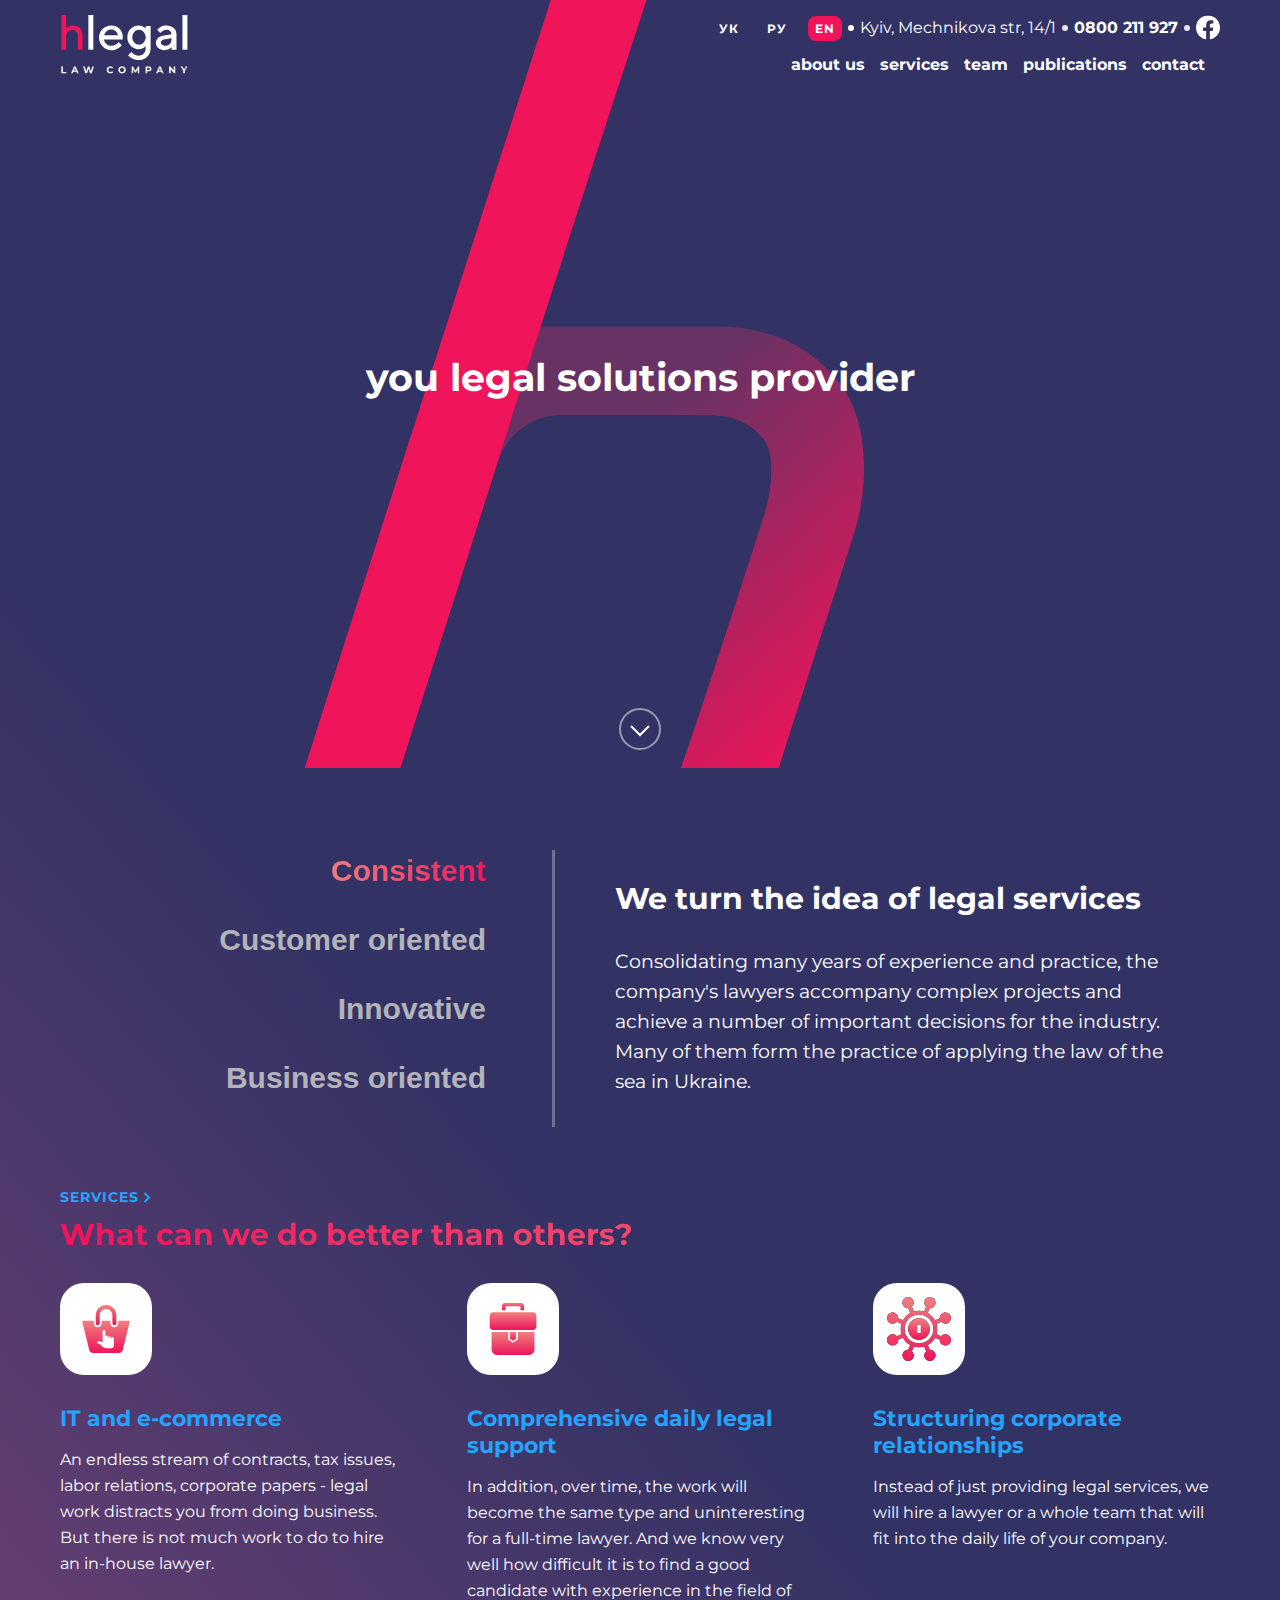
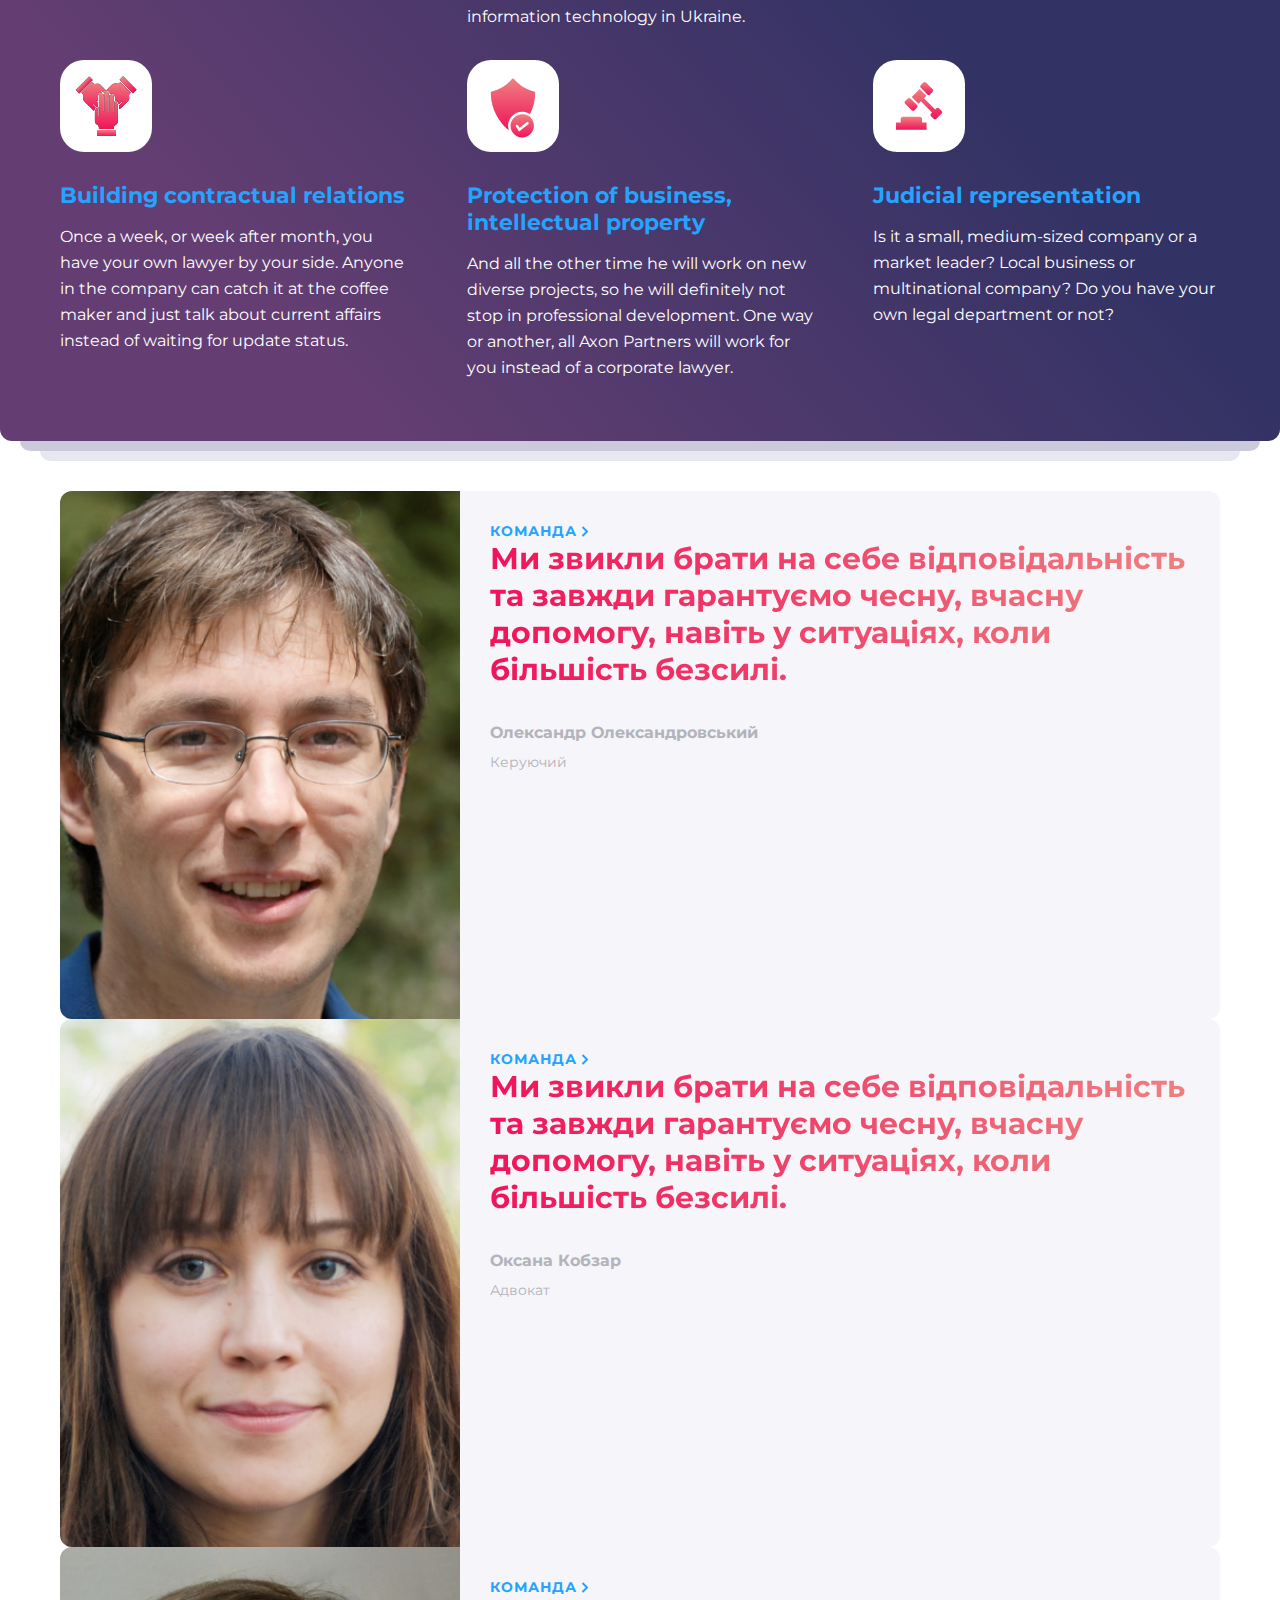
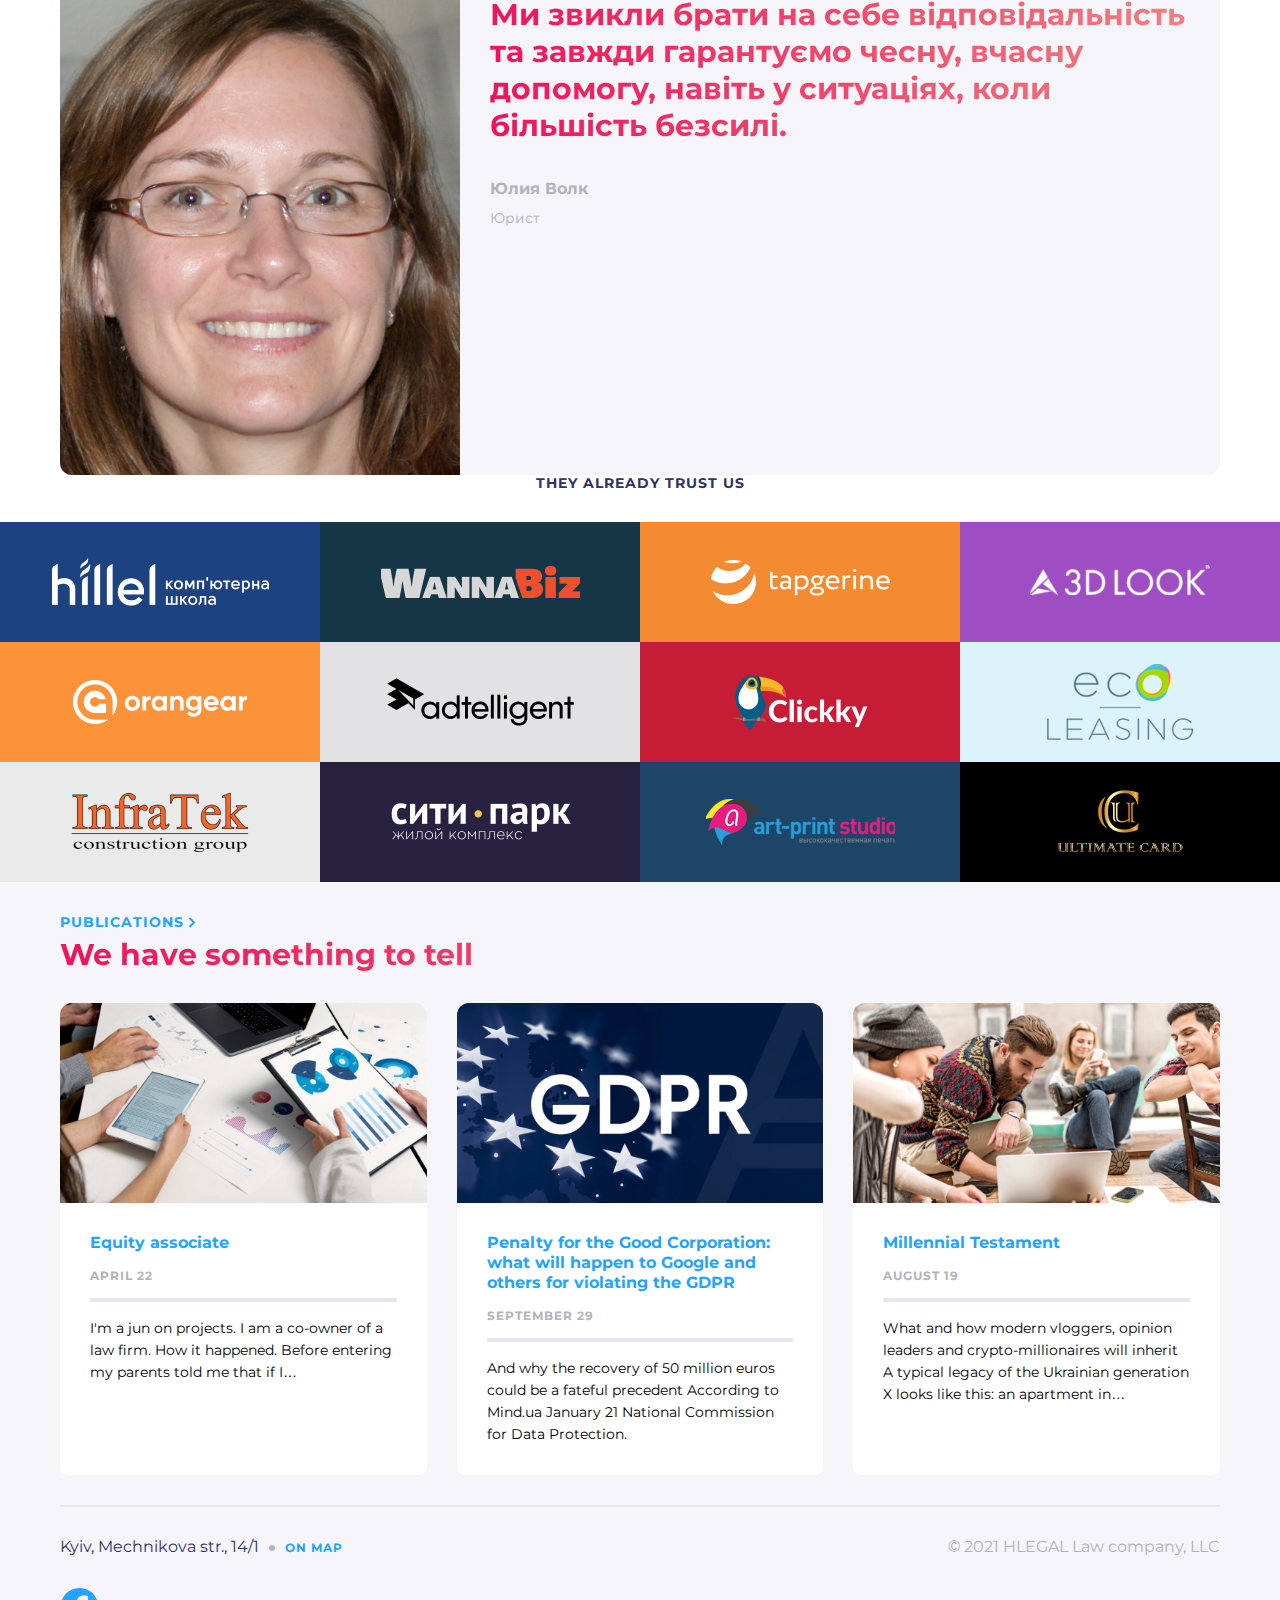
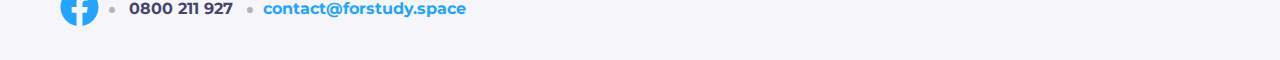
==== app/index.html @ f401dda6 "first commit" ====
<!DOCTYPE html>
<html lang="en">
<head>
    <meta charset="UTF-8">
    <title>Title</title>
    <meta name="viewport" content="width=device-width, initial-scale=1.0">
    <link rel="stylesheet" href="css/slick.css">
    <link rel="stylesheet" href="css/style.css">
</head>
<body class="body">
    <div class="background-top">
        <header class="header container">
            <div class="header-top">
                <ul class="header-top__list">
                    <li class="header-top__list-item">
                        <a class="header-top__list-link" href="#">Ук</a>
                    </li>
                    <li class="header-top__list-item">
                        <a class="header-top__list-link" href="#">Ру</a>
                    </li>
                    <li class="header-top__list-item header-top__list-item--pd-0">
                        <a class="header-top__list-link active" href="#">En</a>
                    </li>
                </ul>
                <div class="header-top__adress">Kyiv, Mechnikova str, 14/1</div>
                <a class="header-top__tel" href="tel:0800211927">0800 211 927</a>
                <a class="header-top__fb">
                    <svg width="24" height="25" viewBox="0 0 24 25" fill="none" xmlns="http://www.w3.org/2000/svg">
                        <g clip-path="url(#clip0_30943_1540)">
                            <path d="M24 12.5733C24 5.90541 18.6274 0.5 12 0.5C5.37258 0.5 0 5.90541 0 12.5733C0 18.5995 4.38823 23.5943 10.125 24.5V16.0633H7.07813V12.5733H10.125V9.91343C10.125 6.88755 11.9165 5.21615 14.6576 5.21615C15.9705 5.21615 17.3438 5.45195 17.3438 5.45195V8.42313H15.8306C14.3399 8.42313 13.875 9.35379 13.875 10.3086V12.5733H17.2031L16.6711 16.0633H13.875V24.5C19.6118 23.5943 24 18.5995 24 12.5733Z" fill="white"/>
                        </g>
                        <defs>
                            <clipPath id="clip0_30943_1540">
                                <rect width="24" height="24" fill="white" transform="translate(0 0.5)"/>
                            </clipPath>
                        </defs>
                    </svg>
                </a>
            </div>
            <div class="header-logo">
                <a class="header-logo__img" href="#">
                    <img class="header-logo__img-pic" src="./img/logo.svg" width="70" height="33" alt="logo">
                </a>
                <p class="header-logo__breadcrumb">breadcrumb</p>
            </div>
            <nav class="header-menu">
                <a class="header-menu__mobile-btm">
                    <svg width="32" height="33" viewBox="0 0 32 33" fill="none" xmlns="http://www.w3.org/2000/svg">
                        <path d="M7 10.5H25" stroke="white" stroke-width="2"/>
                        <path d="M7 16.5H25" stroke="white" stroke-width="2"/>
                        <path d="M7 22.5H25" stroke="white" stroke-width="2"/>
                    </svg>
                </a>
                <ul class="header-menu__list">
                    <li class="header-menu__list-item">
                        <a class="header-menu__list-link" href="./about.html">about us</a>
                    </li>
                    <li class="header-menu__list-item">
                        <a class="header-menu__list-link" href="#">services</a>
                    </li>
                    <li class="header-menu__list-item">
                        <a class="header-menu__list-link" href="#">team</a>
                    </li>
                    <li class="header-menu__list-item">
                        <a class="header-menu__list-link active" href="#">publications</a>
                    </li>
                    <li class="header-menu__list-item">
                        <a class="header-menu__list-link" href="#">contact</a>
                    </li>
                </ul>
            </nav>
        </header>
        <section class="first-screen container">
            <h1 class="first-screen__title">you legal solutions provider</h1>
            <a class="first-screen__scroll" href="#service">
                <svg width="42" height="42" viewBox="0 0 42 42" fill="none" xmlns="http://www.w3.org/2000/svg">
                    <g clip-path="url(#clip0_22728_12366)">
                        <circle opacity="0.5" cx="21" cy="21" r="20" stroke="white" stroke-width="2"/>
                        <path d="M12 18L21 27L30 18" stroke="white" stroke-width="2"/>
                    </g>
                    <defs>
                        <clipPath id="clip0_22728_12366">
                            <rect width="42" height="42" fill="white"/>
                        </clipPath>
                    </defs>
                </svg>
            </a>
        </section>
        <section class="business container">
            <div class="business__wrap">
            <ul class="business__nav">
                <li class="business__nav-item">
                    <button class="business__nav-btm active" type="button">Consistent</button>
                </li>
                <li class="business__nav-item">
                    <button class="business__nav-btm" type="button">Customer oriented</button>
                </li>
                <li class="business__nav-item">
                    <button class="business__nav-btm" type="button">Innovative</button>
                </li>
                <li class="business__nav-item">
                    <button class="business__nav-btm" type="button">Business oriented</button>
                </li>
            </ul>
            <div class="business__content active">
                <h3 class="business__content-title">We turn the idea of legal services</h3>
                <p class="business__content-text">Consolidating many years of experience
                    and practice, the company's lawyers accompany complex projects and achieve a
                    number of important decisions for the industry. Many of them form the practice
                    of applying the law of the sea in Ukraine.</p>
            </div>
            <div class="business__content">
                <h3 class="business__content-title">We turn the idea of legal services</h3>
                <p class="business__content-text">Consolidating many years of experience
                    and practice, the company's lawyers accompany complex projects and achieve a
                    number of important decisions for the industry. Many of them form the practice
                    of applying the law of the sea in Ukraine.</p>
            </div>
            <div class="business__content">
                <h3 class="business__content-title">We turn the idea of legal services</h3>
                <p class="business__content-text">Consolidating many years of experience
                    and practice, the company's lawyers accompany complex projects and achieve a
                    number of important decisions for the industry. Many of them form the practice
                    of applying the law of the sea in Ukraine.</p>
            </div>
            <div class="business__content">
                <h3 class="business__content-title">We turn the idea of legal services</h3>
                <p class="business__content-text">Consolidating many years of experience
                    and practice, the company's lawyers accompany complex projects and achieve a
                    number of important decisions for the industry. Many of them form the practice
                    of applying the law of the sea in Ukraine.</p>
            </div>
            </div>
            <a class="btm" href="#">
                <span class="btm-text">Services</span>
                <svg class="btm-img" width="12" height="13" viewBox="0 0 12 13" fill="none" xmlns="http://www.w3.org/2000/svg">
                    <path d="M3.5 2L8 6.5L3.5 11" stroke="#24A3FF" stroke-width="2"/>
                </svg>
            </a>
        </section>
        <section class="services container" id="service">
            <h2 class="services-title">What can we do better than others?</h2>
            <div class="services-wrap">
                <div class="services__card-wrap">
                    <div class="services__card">
                        <div class="services__card-img">
                            <svg width="64" height="64" viewBox="0 0 64 64" fill="none" xmlns="http://www.w3.org/2000/svg">
                                <path d="M23.7339 28.125C24.8379 28.125 25.7339 27.229 25.7339 26.125V18.325C25.7339 14.838 28.5709 12 32.0579 12C35.5449 12 38.3829 14.838 38.3829 18.325V26.125C38.3829 27.229 39.2779 28.125 40.3829 28.125C41.4869 28.125 42.3829 27.229 42.3829 26.125V18.325C42.3839 12.632 37.7519 8 32.0579 8C26.3659 8 21.7339 12.632 21.7339 18.325V26.125C21.7339 27.229 22.6299 28.125 23.7339 28.125Z" fill="url(#paint0_linear_22728_12284)"/>
                                <path d="M55 23.6328H44.384V26.1268C44.384 28.3328 42.59 30.1268 40.384 30.1268C38.178 30.1268 36.384 28.3328 36.384 26.1268V23.6328H27.735V26.1268C27.735 28.3328 25.941 30.1268 23.735 30.1268C21.529 30.1268 19.735 28.3328 19.735 26.1268V23.6328H8.99997C8.44797 23.6328 8.10697 24.0678 8.23797 24.6038L15.236 53.1008C15.658 54.7028 17.344 56.0018 19 56.0018H45C46.658 56.0018 48.342 54.7028 48.766 53.1008L55.762 24.6038C55.893 24.0668 55.553 23.6328 55 23.6328Z" fill="url(#paint1_linear_22728_12284)"/>
                                <path d="M28.6001 34.4C28.6001 33.6265 29.2266 33 30.0001 33C30.7736 33 31.4001 33.6265 31.4001 34.4V41.35L31.4001 40C31.4001 39.2265 32.0266 38.6 32.8001 38.6C33.5736 38.6 34.2001 39.2265 34.2001 40V41.6764C34.2127 40.9141 34.8346 39.3 35.6 39.3C36.3731 39.3 36.9999 39.9268 37 40.7C37 40.7 37.0411 41.7411 37.1332 41.8033C37.3572 41.3285 37.8402 40 38.4 40C39.1732 40 39.8 40.6268 39.8 41.4V48.4C39.8 49.9463 38.5463 51.2 37 51.2H32.3198C30.8344 51.2 29.4099 50.6099 28.3599 49.5599L26.15 47.35L23 45.9402C23.0051 44.6033 24.0526 44.2 25.1 44.2C26.0023 44.2 26.8136 44.3407 28.6 45.25L28.6001 34.4Z" fill="white"/>
                                <defs>
                                    <linearGradient id="paint0_linear_22728_12284" x1="32.0584" y1="8" x2="32.0584" y2="28.125" gradientUnits="userSpaceOnUse">
                                        <stop stop-color="#EF8080"/>
                                        <stop offset="1" stop-color="#F0145A"/>
                                    </linearGradient>
                                    <linearGradient id="paint1_linear_22728_12284" x1="32" y1="23.6328" x2="32" y2="56.0018" gradientUnits="userSpaceOnUse">
                                        <stop stop-color="#EF8080"/>
                                        <stop offset="1" stop-color="#F0145A"/>
                                    </linearGradient>
                                </defs>
                            </svg>
                        </div>
                        <h3 class="services__card-title">IT and e-commerce</h3>
                        <p class="services__card-text">An endless stream of contracts, tax issues, labor relations,
                                corporate papers - legal work distracts you from doing business. But there is not
                                much work to do to hire an in-house lawyer.</p>
                    </div>
                </div>
                <div class="services__card-wrap">
                    <div class="services__card">
                        <div class="services__card-img">
                            <svg width="64" height="64" viewBox="0 0 64 64" fill="none" xmlns="http://www.w3.org/2000/svg">
                                <path fill-rule="evenodd" clip-rule="evenodd" d="M53.4512 35.0781V52.3733C53.4512 55.4666 51.0269 58.0017 48.0631 58.0017H15.9701C13.0063 58.0017 10.582 55.4666 10.582 52.3733V35.0781H27.2481V42.5889L32.0166 45.7224L36.7851 42.5889V35.0781H53.4512Z" fill="url(#paint0_linear_22728_12290)"/>
                                <path fill-rule="evenodd" clip-rule="evenodd" d="M28.9185 35.0781V41.6866L32.0166 43.7222L35.1146 41.6866V35.0781H28.9185Z" fill="url(#paint1_linear_22728_12290)"/>
                                <path fill-rule="evenodd" clip-rule="evenodd" d="M12.0732 15.1445H51.9597C53.8421 15.1445 55.3805 16.8526 55.3805 18.94V29.1931C55.3805 31.2805 53.8421 32.9886 51.9597 32.9886H36.3137H27.7192H12.0732C10.1908 32.9886 8.65234 31.2805 8.65234 29.1931V18.94C8.65234 16.8526 10.1908 15.1445 12.0732 15.1445Z" fill="url(#paint2_linear_22728_12290)"/>
                                <path fill-rule="evenodd" clip-rule="evenodd" d="M23.7117 5.95312H40.3213C41.8644 5.95312 43.1272 7.21592 43.1272 8.75908V13.1365H39.5697V10.5496C39.5697 9.85225 38.9996 9.27975 38.3022 9.27975H25.7308C25.0334 9.27975 24.4633 9.85225 24.4633 10.5496V13.1365H20.9058V8.75908C20.9058 7.21592 22.1686 5.95312 23.7117 5.95312Z" fill="url(#paint3_linear_22728_12290)"/>
                                <defs>
                                    <linearGradient id="paint0_linear_22728_12290" x1="32.0166" y1="35.0781" x2="32.0166" y2="58.0017" gradientUnits="userSpaceOnUse">
                                        <stop stop-color="#EF8080"/>
                                        <stop offset="1" stop-color="#F0145A"/>
                                    </linearGradient>
                                    <linearGradient id="paint1_linear_22728_12290" x1="32.0166" y1="35.0781" x2="32.0166" y2="43.7222" gradientUnits="userSpaceOnUse">
                                        <stop stop-color="#EF8080"/>
                                        <stop offset="1" stop-color="#F0145A"/>
                                    </linearGradient>
                                    <linearGradient id="paint2_linear_22728_12290" x1="32.0164" y1="15.1445" x2="32.0164" y2="32.9886" gradientUnits="userSpaceOnUse">
                                        <stop stop-color="#EF8080"/>
                                        <stop offset="1" stop-color="#F0145A"/>
                                    </linearGradient>
                                    <linearGradient id="paint3_linear_22728_12290" x1="32.0165" y1="5.95312" x2="32.0165" y2="13.1365" gradientUnits="userSpaceOnUse">
                                        <stop stop-color="#EF8080"/>
                                        <stop offset="1" stop-color="#F0145A"/>
                                    </linearGradient>
                                </defs>
                            </svg>
                        </div>
                        <h3 class="services__card-title">Comprehensive daily legal support</h3>
                        <p class="services__card-text">In addition, over time, the work will become the same type and
                            uninteresting for a full-time lawyer. And we know very well how difficult it is to find
                            a good candidate with experience in the field of information technology in Ukraine.</p>
                    </div>
                </div>
                <div class="services__card-wrap">
                    <div class="services__card">
                        <div class="services__card-img">
                            <svg width="64" height="64" viewBox="0 0 64 64" fill="none" xmlns="http://www.w3.org/2000/svg">
                                <g clip-path="url(#clip0_22728_12297)">
                                    <path d="M60.5262 37.7273C59.8387 37.4426 59.115 37.2982 58.3751 37.2982C56.7434 37.2982 55.2361 37.9946 54.1895 39.1615L52.9695 38.6562L49.4894 37.2147C49.9833 35.5616 50.2498 33.8113 50.2498 31.9998C50.2498 30.1883 49.9831 28.4381 49.4894 26.7849L52.9695 25.3435L54.1895 24.8381C55.2361 26.0051 56.7434 26.7014 58.3751 26.7014C59.115 26.7014 59.8387 26.5571 60.5262 26.2722C63.3916 25.0852 64.7574 21.7883 63.5704 18.9227C62.6964 16.8128 60.6559 15.4493 58.3721 15.4493C57.6322 15.4493 56.9085 15.5937 56.221 15.8786C53.9627 16.814 52.6372 19.0598 52.7572 21.3722L51.5301 21.8805L48.0511 23.3215C46.361 20.208 43.7915 17.6383 40.678 15.9483L42.119 12.4694L42.6268 11.2436C42.7251 11.2487 42.8238 11.2517 42.9228 11.2517C45.2066 11.2517 47.247 9.88836 48.1211 7.77836C49.308 4.91287 47.9424 1.61587 45.0769 0.428874C44.3893 0.144375 43.6656 0 42.9258 0C40.6419 0 38.6015 1.36337 37.7274 3.47337C36.792 5.73161 37.4428 8.25698 39.1628 9.80723L38.6563 11.0301L37.2148 14.5102C35.5617 14.0165 33.8114 13.7498 31.9999 13.7498C30.1884 13.7498 28.4382 14.0165 26.785 14.5102L25.3435 11.0301L24.8371 9.80723C26.557 8.25698 27.2078 5.73161 26.2724 3.47324C25.3983 1.36337 23.3577 0 21.0739 0C20.3341 0 19.6103 0.144375 18.9228 0.429249C16.0574 1.61625 14.6917 4.91312 15.8787 7.77874C16.7527 9.88861 18.7932 11.2521 21.0769 11.2521C21.1759 11.2521 21.2746 11.2491 21.3729 11.244L21.8807 12.4697L23.3217 15.9487C20.2082 17.6388 17.6386 20.2083 15.9486 23.3218L12.4696 21.8808L11.2425 21.3726C11.3625 19.0602 10.037 16.8143 7.77871 15.8788C7.09121 15.5941 6.36746 15.4497 5.62759 15.4497C3.34372 15.4497 1.30335 16.8131 0.429222 18.9231C-0.757651 21.7886 0.607971 25.0856 3.47347 26.2726C4.16096 26.5573 4.88471 26.7017 5.62459 26.7017C7.25633 26.7017 8.76358 26.0053 9.8102 24.8383L11.0302 25.3437L14.5103 26.7852C14.0164 28.4383 13.7499 30.1886 13.7499 32.0001C13.7499 33.8116 14.0166 35.5618 14.5103 37.2149L11.0301 38.6562L9.81008 39.1615C8.76346 37.9946 7.25621 37.2982 5.62446 37.2982C4.88459 37.2982 4.16084 37.4426 3.47334 37.7274C0.607971 38.9144 -0.757776 42.2113 0.429222 45.0769C1.30322 47.1868 3.34372 48.5503 5.62746 48.5503C6.36734 48.5503 7.09108 48.4059 7.77858 48.121C10.0368 47.1857 11.3623 44.9398 11.2423 42.6274L12.4694 42.1192L15.9484 40.6782C17.6386 43.7917 20.2081 46.3613 23.3216 48.0513L21.8806 51.5303L21.3728 52.756C21.2744 52.7509 21.1758 52.7479 21.0768 52.7479C18.7929 52.7479 16.7526 54.1113 15.8784 56.2213C14.6916 59.0868 16.0572 62.3838 18.9227 63.5708C19.6102 63.8555 20.3339 63.9999 21.0738 63.9999C23.3577 63.9999 25.3981 62.6365 26.2722 60.5265C27.2075 58.2683 26.5568 55.7429 24.8368 54.1926L25.3433 52.9698L26.7848 49.4897C28.4379 49.9834 30.1882 50.25 31.9997 50.25C33.8112 50.25 35.5614 49.9834 37.2145 49.4897L38.656 52.9698L39.1625 54.1926C37.4425 55.7429 36.7918 58.2683 37.7272 60.5266C38.6012 62.6365 40.6416 64 42.9254 64C43.6653 64 44.389 63.8556 45.0765 63.5708C47.9419 62.3838 49.3076 59.0869 48.1206 56.2213C47.2466 54.1114 45.2061 52.7479 42.9224 52.7479C42.8234 52.7479 42.7248 52.7509 42.6264 52.756L42.1186 51.5303L40.6776 48.0513C43.7911 46.3612 46.3608 43.7917 48.0508 40.6782L51.5298 42.1192L52.7569 42.6274C52.6369 44.9398 53.9624 47.1857 56.2206 48.1212C56.9081 48.4059 57.6319 48.5503 58.3717 48.5503C60.6556 48.5503 62.696 47.1869 63.5701 45.0769C64.7574 42.2113 63.3919 38.9143 60.5262 37.7273ZM31.9999 46.4998C24.0047 46.4998 17.4999 39.995 17.4999 31.9998C17.4999 24.0046 24.0047 17.4998 31.9999 17.4998C39.9952 17.4998 46.4999 24.0046 46.4999 31.9998C46.4999 39.995 39.995 46.4998 31.9999 46.4998Z" fill="black"/>
                                    <path d="M60.5262 37.7273C59.8387 37.4426 59.115 37.2982 58.3751 37.2982C56.7434 37.2982 55.2361 37.9946 54.1895 39.1615L52.9695 38.6562L49.4894 37.2147C49.9833 35.5616 50.2498 33.8113 50.2498 31.9998C50.2498 30.1883 49.9831 28.4381 49.4894 26.7849L52.9695 25.3435L54.1895 24.8381C55.2361 26.0051 56.7434 26.7014 58.3751 26.7014C59.115 26.7014 59.8387 26.5571 60.5262 26.2722C63.3916 25.0852 64.7574 21.7883 63.5704 18.9227C62.6964 16.8128 60.6559 15.4493 58.3721 15.4493C57.6322 15.4493 56.9085 15.5937 56.221 15.8786C53.9627 16.814 52.6372 19.0598 52.7572 21.3722L51.5301 21.8805L48.0511 23.3215C46.361 20.208 43.7915 17.6383 40.678 15.9483L42.119 12.4694L42.6268 11.2436C42.7251 11.2487 42.8238 11.2517 42.9228 11.2517C45.2066 11.2517 47.247 9.88836 48.1211 7.77836C49.308 4.91287 47.9424 1.61587 45.0769 0.428874C44.3893 0.144375 43.6656 0 42.9258 0C40.6419 0 38.6015 1.36337 37.7274 3.47337C36.792 5.73161 37.4428 8.25698 39.1628 9.80723L38.6563 11.0301L37.2148 14.5102C35.5617 14.0165 33.8114 13.7498 31.9999 13.7498C30.1884 13.7498 28.4382 14.0165 26.785 14.5102L25.3435 11.0301L24.8371 9.80723C26.557 8.25698 27.2078 5.73161 26.2724 3.47324C25.3983 1.36337 23.3577 0 21.0739 0C20.3341 0 19.6103 0.144375 18.9228 0.429249C16.0574 1.61625 14.6917 4.91312 15.8787 7.77874C16.7527 9.88861 18.7932 11.2521 21.0769 11.2521C21.1759 11.2521 21.2746 11.2491 21.3729 11.244L21.8807 12.4697L23.3217 15.9487C20.2082 17.6388 17.6386 20.2083 15.9486 23.3218L12.4696 21.8808L11.2425 21.3726C11.3625 19.0602 10.037 16.8143 7.77871 15.8788C7.09121 15.5941 6.36746 15.4497 5.62759 15.4497C3.34372 15.4497 1.30335 16.8131 0.429222 18.9231C-0.757651 21.7886 0.607971 25.0856 3.47347 26.2726C4.16096 26.5573 4.88471 26.7017 5.62459 26.7017C7.25633 26.7017 8.76358 26.0053 9.8102 24.8383L11.0302 25.3437L14.5103 26.7852C14.0164 28.4383 13.7499 30.1886 13.7499 32.0001C13.7499 33.8116 14.0166 35.5618 14.5103 37.2149L11.0301 38.6562L9.81008 39.1615C8.76346 37.9946 7.25621 37.2982 5.62446 37.2982C4.88459 37.2982 4.16084 37.4426 3.47334 37.7274C0.607971 38.9144 -0.757776 42.2113 0.429222 45.0769C1.30322 47.1868 3.34372 48.5503 5.62746 48.5503C6.36734 48.5503 7.09108 48.4059 7.77858 48.121C10.0368 47.1857 11.3623 44.9398 11.2423 42.6274L12.4694 42.1192L15.9484 40.6782C17.6386 43.7917 20.2081 46.3613 23.3216 48.0513L21.8806 51.5303L21.3728 52.756C21.2744 52.7509 21.1758 52.7479 21.0768 52.7479C18.7929 52.7479 16.7526 54.1113 15.8784 56.2213C14.6916 59.0868 16.0572 62.3838 18.9227 63.5708C19.6102 63.8555 20.3339 63.9999 21.0738 63.9999C23.3577 63.9999 25.3981 62.6365 26.2722 60.5265C27.2075 58.2683 26.5568 55.7429 24.8368 54.1926L25.3433 52.9698L26.7848 49.4897C28.4379 49.9834 30.1882 50.25 31.9997 50.25C33.8112 50.25 35.5614 49.9834 37.2145 49.4897L38.656 52.9698L39.1625 54.1926C37.4425 55.7429 36.7918 58.2683 37.7272 60.5266C38.6012 62.6365 40.6416 64 42.9254 64C43.6653 64 44.389 63.8556 45.0765 63.5708C47.9419 62.3838 49.3076 59.0869 48.1206 56.2213C47.2466 54.1114 45.2061 52.7479 42.9224 52.7479C42.8234 52.7479 42.7248 52.7509 42.6264 52.756L42.1186 51.5303L40.6776 48.0513C43.7911 46.3612 46.3608 43.7917 48.0508 40.6782L51.5298 42.1192L52.7569 42.6274C52.6369 44.9398 53.9624 47.1857 56.2206 48.1212C56.9081 48.4059 57.6319 48.5503 58.3717 48.5503C60.6556 48.5503 62.696 47.1869 63.5701 45.0769C64.7574 42.2113 63.3919 38.9143 60.5262 37.7273ZM31.9999 46.4998C24.0047 46.4998 17.4999 39.995 17.4999 31.9998C17.4999 24.0046 24.0047 17.4998 31.9999 17.4998C39.9952 17.4998 46.4999 24.0046 46.4999 31.9998C46.4999 39.995 39.995 46.4998 31.9999 46.4998Z" fill="url(#paint0_linear_22728_12297)"/>
                                    <path d="M32 21.25C26.0725 21.25 21.25 26.0725 21.25 32C21.25 37.9275 26.0725 42.75 32 42.75C37.9275 42.75 42.75 37.9275 42.75 32C42.75 26.0725 37.9275 21.25 32 21.25ZM33.875 36.125H30.125V27.875H33.875V36.125Z" fill="black"/>
                                    <path d="M32 21.25C26.0725 21.25 21.25 26.0725 21.25 32C21.25 37.9275 26.0725 42.75 32 42.75C37.9275 42.75 42.75 37.9275 42.75 32C42.75 26.0725 37.9275 21.25 32 21.25ZM33.875 36.125H30.125V27.875H33.875V36.125Z" fill="url(#paint1_linear_22728_12297)"/>
                                </g>
                                <defs>
                                    <linearGradient id="paint0_linear_22728_12297" x1="31.9998" y1="0" x2="31.9998" y2="64" gradientUnits="userSpaceOnUse">
                                        <stop stop-color="#EF8080"/>
                                        <stop offset="1" stop-color="#F0145A"/>
                                    </linearGradient>
                                    <linearGradient id="paint1_linear_22728_12297" x1="32" y1="21.25" x2="32" y2="42.75" gradientUnits="userSpaceOnUse">
                                        <stop stop-color="#EF8080"/>
                                        <stop offset="1" stop-color="#F0145A"/>
                                    </linearGradient>
                                    <clipPath id="clip0_22728_12297">
                                        <rect width="64" height="64" fill="white"/>
                                    </clipPath>
                                </defs>
                            </svg>
                        </div>
                        <h3 class="services__card-title">Structuring corporate relationships</h3>
                        <p class="services__card-text">Instead of just providing legal services, we will hire a
                            lawyer or a whole team that will fit into the daily life of your company.</p>
                    </div>
                </div>
                <div class="services__card-wrap">
                    <div class="services__card">
                        <div class="services__card-img">
                            <svg width="64" height="64" viewBox="0 0 64 64" fill="none" xmlns="http://www.w3.org/2000/svg">
                                <path d="M42.0059 56H23.0059V62H42.0059V56Z" fill="black"/>
                                <path d="M42.0059 56H23.0059V62H42.0059V56Z" fill="url(#paint0_linear_22728_12303)"/>
                                <path d="M15.1728 2.45168L1.73779 15.8867L5.27333 19.4223L18.7084 5.98722L15.1728 2.45168Z" fill="black"/>
                                <path d="M15.1728 2.45168L1.73779 15.8867L5.27333 19.4223L18.7084 5.98722L15.1728 2.45168Z" fill="url(#paint1_linear_22728_12303)"/>
                                <path d="M49.1127 2.31995L45.5771 5.85547L59.0122 19.2905L62.5477 15.755L49.1127 2.31995Z" fill="black"/>
                                <path d="M49.1127 2.31995L45.5771 5.85547L59.0122 19.2905L62.5477 15.755L49.1127 2.31995Z" fill="url(#paint2_linear_22728_12303)"/>
                                <path d="M44.5564 9.70843L41.8651 9.59436C41.089 9.48482 40.2981 9.55713 39.5548 9.80558C38.8115 10.054 38.1361 10.4718 37.5819 11.026L32.0775 16.5305L26.3239 10.7769C25.8244 10.2888 25.2011 9.94628 24.5214 9.78612C23.8416 9.62596 23.131 9.65426 22.4661 9.86798C21.8388 10.0587 21.1715 10.0755 20.5355 9.9164C19.8995 9.75732 19.3186 9.42842 18.8551 8.96483L18.0012 8.11095L7.39453 18.7175L9.12253 20.4455L9.00845 23.1368C8.89891 23.9128 8.97122 24.7037 9.21966 25.447C9.46811 26.1903 9.8859 26.8657 10.4401 27.4199L20.0525 37.0324C20.181 35.7705 20.7856 34.6051 21.7432 33.7734L18.7482 30.7785L19.4553 30.0714L22.5836 33.1996C23.027 32.9472 23.5068 32.7649 24.0059 32.6591V28.9651L22.2838 27.243L22.9908 26.5358L24.0059 27.5509V22.201C23.9948 21.3168 24.3086 20.4592 24.8879 19.791C25.4672 19.1228 26.2716 18.6904 27.1485 18.576C27.4792 18.544 27.8128 18.559 28.1393 18.6208L26.9098 17.3914L27.6169 16.6843L29.4131 18.4804C29.7312 17.864 30.2233 17.3547 30.8283 17.0154C31.4333 16.6762 32.1246 16.5221 32.8165 16.5721C33.6513 16.6697 34.4258 17.0562 35.0057 17.6647C35.5855 18.2733 35.9342 19.0655 35.9913 19.9041C36.5596 19.634 37.1894 19.5194 37.8165 19.5721C38.7075 19.6788 39.5273 20.1126 40.1166 20.7895C40.7059 21.4663 41.0229 22.3379 41.0059 23.2352V26.6591C41.916 26.8491 42.7551 27.289 43.4292 27.9293C44.1032 28.5696 44.5855 29.3851 44.822 30.2842L47.6105 27.4957L48.3176 28.2029L45.0023 31.5181C45.0024 31.5319 45.0059 31.5447 45.0059 31.5585V34.8785C45.9043 34.7845 46.7437 34.3864 47.3848 33.7501L54.225 26.9099C54.7131 26.4104 55.0556 25.7871 55.2158 25.1073C55.3759 24.4276 55.3476 23.7169 55.1339 23.0521C54.9431 22.4248 54.9264 21.7575 55.0855 21.1215C55.2445 20.4854 55.5735 19.9046 56.0371 19.441L56.8909 18.5871L46.2844 7.98047L44.5564 9.70843Z" fill="black"/>
                                <path d="M44.5564 9.70843L41.8651 9.59436C41.089 9.48482 40.2981 9.55713 39.5548 9.80558C38.8115 10.054 38.1361 10.4718 37.5819 11.026L32.0775 16.5305L26.3239 10.7769C25.8244 10.2888 25.2011 9.94628 24.5214 9.78612C23.8416 9.62596 23.131 9.65426 22.4661 9.86798C21.8388 10.0587 21.1715 10.0755 20.5355 9.9164C19.8995 9.75732 19.3186 9.42842 18.8551 8.96483L18.0012 8.11095L7.39453 18.7175L9.12253 20.4455L9.00845 23.1368C8.89891 23.9128 8.97122 24.7037 9.21966 25.447C9.46811 26.1903 9.8859 26.8657 10.4401 27.4199L20.0525 37.0324C20.181 35.7705 20.7856 34.6051 21.7432 33.7734L18.7482 30.7785L19.4553 30.0714L22.5836 33.1996C23.027 32.9472 23.5068 32.7649 24.0059 32.6591V28.9651L22.2838 27.243L22.9908 26.5358L24.0059 27.5509V22.201C23.9948 21.3168 24.3086 20.4592 24.8879 19.791C25.4672 19.1228 26.2716 18.6904 27.1485 18.576C27.4792 18.544 27.8128 18.559 28.1393 18.6208L26.9098 17.3914L27.6169 16.6843L29.4131 18.4804C29.7312 17.864 30.2233 17.3547 30.8283 17.0154C31.4333 16.6762 32.1246 16.5221 32.8165 16.5721C33.6513 16.6697 34.4258 17.0562 35.0057 17.6647C35.5855 18.2733 35.9342 19.0655 35.9913 19.9041C36.5596 19.634 37.1894 19.5194 37.8165 19.5721C38.7075 19.6788 39.5273 20.1126 40.1166 20.7895C40.7059 21.4663 41.0229 22.3379 41.0059 23.2352V26.6591C41.916 26.8491 42.7551 27.289 43.4292 27.9293C44.1032 28.5696 44.5855 29.3851 44.822 30.2842L47.6105 27.4957L48.3176 28.2029L45.0023 31.5181C45.0024 31.5319 45.0059 31.5447 45.0059 31.5585V34.8785C45.9043 34.7845 46.7437 34.3864 47.3848 33.7501L54.225 26.9099C54.7131 26.4104 55.0556 25.7871 55.2158 25.1073C55.3759 24.4276 55.3476 23.7169 55.1339 23.0521C54.9431 22.4248 54.9264 21.7575 55.0855 21.1215C55.2445 20.4854 55.5735 19.9046 56.0371 19.441L56.8909 18.5871L46.2844 7.98047L44.5564 9.70843Z" fill="url(#paint3_linear_22728_12303)"/>
                                <path d="M29.8802 21.6901C29.8042 21.0405 29.4757 20.4468 28.9657 20.0373C28.4557 19.6278 27.8051 19.4353 27.1544 19.5015C26.5232 19.5886 25.946 19.9046 25.5326 20.3894C25.1192 20.8742 24.8984 21.4941 24.9121 22.1311V33.4885C23.8512 33.4885 22.8338 33.9099 22.0837 34.66C21.3335 35.4102 20.9121 36.4276 20.9121 37.4885V47.1619C20.9202 47.8603 21.1187 48.5432 21.4861 49.1371C21.8536 49.7311 22.376 50.2135 22.9973 50.5325C23.5757 50.8412 24.0594 51.3012 24.3967 51.8634C24.734 52.4256 24.9121 53.0689 24.9121 53.7245V54.9321H39.9121V52.4885L41.8958 50.6661C42.522 50.1948 43.0301 49.5844 43.38 48.8831C43.73 48.1818 43.9121 47.4088 43.9121 46.6251V31.4885C43.9121 30.4276 43.4907 29.4102 42.7405 28.66C41.9904 27.9099 40.973 27.4885 39.9121 27.4885V23.1659C39.9291 22.5187 39.706 21.888 39.2857 21.3955C38.8655 20.903 38.2778 20.5834 37.636 20.4983C37.006 20.4426 36.3785 20.6285 35.8804 21.0183C35.3824 21.408 35.0511 21.9725 34.9537 22.5974H35.4121V38.0407H34.4121V22.5974H34.9121V20.1659C34.9291 19.5187 34.706 18.888 34.2857 18.3955C33.8655 17.903 33.2778 17.5834 32.636 17.4983C32.2902 17.4673 31.9417 17.5086 31.6128 17.6196C31.2838 17.7306 30.9816 17.909 30.7254 18.1432C30.4691 18.3775 30.2645 18.6625 30.1245 18.9802C29.9845 19.2979 29.9121 19.6413 29.9121 19.9885V21.6901H30.4121V37.1335H29.4121V21.6901H29.8802ZM25.3113 42.0407H24.3113V34.0407H25.3113V42.0407ZM39.4121 27.799H40.4121V38.2423H39.4121V27.799Z" fill="black"/>
                                <path d="M29.8802 21.6901C29.8042 21.0405 29.4757 20.4468 28.9657 20.0373C28.4557 19.6278 27.8051 19.4353 27.1544 19.5015C26.5232 19.5886 25.946 19.9046 25.5326 20.3894C25.1192 20.8742 24.8984 21.4941 24.9121 22.1311V33.4885C23.8512 33.4885 22.8338 33.9099 22.0837 34.66C21.3335 35.4102 20.9121 36.4276 20.9121 37.4885V47.1619C20.9202 47.8603 21.1187 48.5432 21.4861 49.1371C21.8536 49.7311 22.376 50.2135 22.9973 50.5325C23.5757 50.8412 24.0594 51.3012 24.3967 51.8634C24.734 52.4256 24.9121 53.0689 24.9121 53.7245V54.9321H39.9121V52.4885L41.8958 50.6661C42.522 50.1948 43.0301 49.5844 43.38 48.8831C43.73 48.1818 43.9121 47.4088 43.9121 46.6251V31.4885C43.9121 30.4276 43.4907 29.4102 42.7405 28.66C41.9904 27.9099 40.973 27.4885 39.9121 27.4885V23.1659C39.9291 22.5187 39.706 21.888 39.2857 21.3955C38.8655 20.903 38.2778 20.5834 37.636 20.4983C37.006 20.4426 36.3785 20.6285 35.8804 21.0183C35.3824 21.408 35.0511 21.9725 34.9537 22.5974H35.4121V38.0407H34.4121V22.5974H34.9121V20.1659C34.9291 19.5187 34.706 18.888 34.2857 18.3955C33.8655 17.903 33.2778 17.5834 32.636 17.4983C32.2902 17.4673 31.9417 17.5086 31.6128 17.6196C31.2838 17.7306 30.9816 17.909 30.7254 18.1432C30.4691 18.3775 30.2645 18.6625 30.1245 18.9802C29.9845 19.2979 29.9121 19.6413 29.9121 19.9885V21.6901H30.4121V37.1335H29.4121V21.6901H29.8802ZM25.3113 42.0407H24.3113V34.0407H25.3113V42.0407ZM39.4121 27.799H40.4121V38.2423H39.4121V27.799Z" fill="url(#paint4_linear_22728_12303)"/>
                                <defs>
                                    <linearGradient id="paint0_linear_22728_12303" x1="32.5059" y1="56" x2="32.5059" y2="62" gradientUnits="userSpaceOnUse">
                                        <stop stop-color="#EF8080"/>
                                        <stop offset="1" stop-color="#F0145A"/>
                                    </linearGradient>
                                    <linearGradient id="paint1_linear_22728_12303" x1="8.45531" y1="9.1692" x2="11.9909" y2="12.7047" gradientUnits="userSpaceOnUse">
                                        <stop stop-color="#EF8080"/>
                                        <stop offset="1" stop-color="#F0145A"/>
                                    </linearGradient>
                                    <linearGradient id="paint2_linear_22728_12303" x1="47.3449" y1="4.08771" x2="60.78" y2="17.5228" gradientUnits="userSpaceOnUse">
                                        <stop stop-color="#EF8080"/>
                                        <stop offset="1" stop-color="#F0145A"/>
                                    </linearGradient>
                                    <linearGradient id="paint3_linear_22728_12303" x1="32.1427" y1="7.98047" x2="32.1427" y2="37.0324" gradientUnits="userSpaceOnUse">
                                        <stop stop-color="#EF8080"/>
                                        <stop offset="1" stop-color="#F0145A"/>
                                    </linearGradient>
                                    <linearGradient id="paint4_linear_22728_12303" x1="32.4121" y1="17.4883" x2="32.4121" y2="54.9321" gradientUnits="userSpaceOnUse">
                                        <stop stop-color="#EF8080"/>
                                        <stop offset="1" stop-color="#F0145A"/>
                                    </linearGradient>
                                </defs>
                            </svg>
                        </div>
                        <h3 class="services__card-title">Building contractual relations</h3>
                        <p class="services__card-text">Once a week, or week after month, you have your own lawyer by
                            your side. Anyone in the company can catch it at the coffee maker and just talk about
                            current affairs instead of waiting for update status.</p>
                    </div>
                </div>
                <div class="services__card-wrap">
                    <div class="services__card">
                        <div class="services__card-img">
                            <svg width="64" height="64" viewBox="0 0 64 64" fill="none" xmlns="http://www.w3.org/2000/svg">
                                <path d="M41.2317 37.6961C43.5839 37.6961 45.9096 38.2844 47.9577 39.3974C48.3296 39.5979 48.6709 39.8368 49.0194 40.0667C52.3807 33.4869 54.1545 26.5278 54.1545 19.7388C54.1545 19.3573 54.1545 18.9634 54.1423 18.5696C54.1177 18.0158 53.7238 17.5358 53.1699 17.4127C45.7361 15.7881 39.0038 11.7634 33.7115 5.78193L32.9238 4.88342C32.6899 4.61268 32.3577 4.465 32.0007 4.465C31.6192 4.41579 31.3238 4.60036 31.0899 4.85885L29.8838 6.1881C24.8623 11.7142 18.5361 15.5296 11.5946 17.2281L10.7946 17.425C10.253 17.5481 9.8715 18.0281 9.85918 18.5819C9.41612 35.8865 19.6315 48.3296 24.0377 52.8834C25.2306 54.1082 26.5606 55.3256 27.8253 56.3319C27.3509 54.9011 27.0779 53.3957 27.0779 51.8499C27.0779 44.0452 33.427 37.6961 41.2317 37.6961Z" fill="url(#paint0_linear_22728_12310)"/>
                                <path d="M46.7822 41.5593C45.0837 40.6363 43.1637 40.1562 41.2314 40.1562C34.7822 40.1562 29.5391 45.3993 29.5391 51.8486C29.5391 54.027 30.1299 56.1562 31.2622 57.9778C33.416 61.4609 37.133 63.5409 41.2314 63.5409C47.6683 63.5409 52.9237 58.2978 52.9237 51.8486C52.9237 47.5409 50.5729 43.6024 46.7822 41.5593ZM47.2196 50.2918L38.0747 57.4084L34.9527 52.5249C34.5862 51.9522 34.7538 51.1914 35.3265 50.8254C35.8999 50.4588 36.6613 50.6277 37.0261 51.1992L38.6937 53.8074L45.7076 48.3495C46.243 47.9318 47.0171 48.0273 47.4347 48.5646C47.8524 49.1013 47.7556 49.8747 47.2196 50.2918Z" fill="url(#paint1_linear_22728_12310)"/>
                                <defs>
                                    <linearGradient id="paint0_linear_22728_12310" x1="31.9999" y1="4.45703" x2="31.9999" y2="56.3319" gradientUnits="userSpaceOnUse">
                                        <stop stop-color="#EF8080"/>
                                        <stop offset="1" stop-color="#F0145A"/>
                                    </linearGradient>
                                    <linearGradient id="paint1_linear_22728_12310" x1="41.2314" y1="40.1562" x2="41.2314" y2="63.5409" gradientUnits="userSpaceOnUse">
                                        <stop stop-color="#EF8080"/>
                                        <stop offset="1" stop-color="#F0145A"/>
                                    </linearGradient>
                                </defs>
                            </svg>
                        </div>
                        <h3 class="services__card-title">Protection of business, intellectual property</h3>
                        <p class="services__card-text">And all the other time he will work on new diverse projects,
                            so he will definitely not stop in professional development. One way or another, all
                            Axon Partners will work for you instead of a corporate lawyer.</p>
                    </div>
                </div>
                <div class="services__card-wrap">
                    <div class="services__card">
                        <div class="services__card-img">
                            <svg width="64" height="64" viewBox="0 0 64 64" fill="none" xmlns="http://www.w3.org/2000/svg">
                                <path d="M40.3522 20.389C41.0842 21.121 42.2702 21.123 43.0022 20.389L45.6102 17.781C46.3412 17.049 46.3392 15.863 45.6102 15.13L39.0272 8.549C38.2972 7.817 37.1112 7.817 36.3792 8.549L33.7702 11.157C33.0402 11.889 33.0402 13.075 33.7702 13.805L40.3522 20.389Z" fill="url(#paint0_linear_22728_12316)"/>
                                <path d="M24.766 36.2652C25.497 36.9942 26.683 36.9942 27.414 36.2652L30.023 33.6553C30.755 32.9253 30.755 31.7383 30.023 31.0063L23.44 24.4233C22.709 23.6933 21.523 23.6913 20.791 24.4233L18.183 27.0312C17.451 27.7632 17.453 28.9492 18.183 29.6812L24.766 36.2652Z" fill="url(#paint1_linear_22728_12316)"/>
                                <path d="M54.6481 36.8912L52.0011 34.2412C51.2671 33.5112 50.0841 33.5112 49.3531 34.2412L48.1921 35.4012L36.9871 24.1942L39.4141 21.7662L32.6811 15.0352L30.2531 17.4632L27.1611 20.5532L24.7871 22.9272L31.5191 29.6602L33.8961 27.2872L45.0991 38.4922L44.0511 39.5412C43.3191 40.2702 43.3171 41.4572 44.0511 42.1892L46.6981 44.8372C47.4321 45.5712 48.6171 45.5712 49.3481 44.8372L54.6471 39.5402C55.3801 38.8072 55.3801 37.6232 54.6481 36.8912Z" fill="url(#paint2_linear_22728_12316)"/>
                                <path d="M35.077 44.9425C35.077 43.7435 34.105 42.7695 32.904 42.7695H15.936C14.736 42.7695 13.763 43.7435 13.763 44.9425V48.4695H9V55.8585H39.558V48.4695H35.077V44.9425Z" fill="url(#paint3_linear_22728_12316)"/>
                                <defs>
                                    <linearGradient id="paint0_linear_22728_12316" x1="39.6902" y1="8" x2="39.6902" y2="20.9388" gradientUnits="userSpaceOnUse">
                                        <stop stop-color="#EF8080"/>
                                        <stop offset="1" stop-color="#F0145A"/>
                                    </linearGradient>
                                    <linearGradient id="paint1_linear_22728_12316" x1="24.1034" y1="23.875" x2="24.1034" y2="36.812" gradientUnits="userSpaceOnUse">
                                        <stop stop-color="#EF8080"/>
                                        <stop offset="1" stop-color="#F0145A"/>
                                    </linearGradient>
                                    <linearGradient id="paint2_linear_22728_12316" x1="39.992" y1="15.0352" x2="39.992" y2="45.3877" gradientUnits="userSpaceOnUse">
                                        <stop stop-color="#EF8080"/>
                                        <stop offset="1" stop-color="#F0145A"/>
                                    </linearGradient>
                                    <linearGradient id="paint3_linear_22728_12316" x1="24.279" y1="42.7695" x2="24.279" y2="55.8585" gradientUnits="userSpaceOnUse">
                                        <stop stop-color="#EF8080"/>
                                        <stop offset="1" stop-color="#F0145A"/>
                                    </linearGradient>
                                </defs>
                            </svg>
                        </div>
                        <h3 class="services__card-title">Judicial representation</h3>
                        <p class="services__card-text">Is it a small, medium-sized company or a market leader? Local
                            business or multinational company? Do you have your own legal department or not?</p>
                    </div>
                </div>
            </div>
        </section>
    </div>
    <main>
        <section class="team container">
            <h2 class="visually-hidden">Team</h2>
            <div class="team-slider">
                <div>
                    <div class="team-box">
                        <div class="team-box__img">
                            <img class="team-box__img-pic" src="./img/team-1.jpg" alt="this photo">
                        </div>
                        <div class="team-box__text">
                            <a class="btm" href="#">
                                <span class="btm-text">Команда</span>
                                <svg class="btm-img" width="12" height="13" viewBox="0 0 12 13" fill="none" xmlns="http://www.w3.org/2000/svg">
                                    <path d="M3.5 2L8 6.5L3.5 11" stroke="#24A3FF" stroke-width="2"/>
                                </svg>
                            </a>
                            <p class="team-box__text-quote">Ми звикли брати на себе відповідальність
                                та завжди гарантуємо чесну, вчасну допомогу, навіть у ситуаціях,
                                коли більшість безсилі.</p>
                            <p class="team-box__text-who">Олександр Олександровський</p>
                            <p class="team-box__text-position">Керуючий</p>
                        </div>
                    </div>
                </div>
                <div>
                    <div class="team-box">
                        <div class="team-box__img">
                            <img class="team-box__img-pic" src="./img/team-2.jpg" alt="this photo">
                        </div>
                        <div class="team-box__text">
                            <a class="btm" href="#">
                                <span class="btm-text">Команда</span>
                                <svg class="btm-img" width="12" height="13" viewBox="0 0 12 13" fill="none" xmlns="http://www.w3.org/2000/svg">
                                    <path d="M3.5 2L8 6.5L3.5 11" stroke="#24A3FF" stroke-width="2"/>
                                </svg>
                            </a>
                            <p class="team-box__text-quote">Ми звикли брати на себе відповідальність
                                та завжди гарантуємо чесну, вчасну допомогу, навіть у ситуаціях,
                                коли більшість безсилі.</p>
                            <p class="team-box__text-who">Оксана Кобзар</p>
                            <p class="team-box__text-position">Адвокат</p>
                        </div>
                    </div>
                </div>
                 <div>
                     <div class="team-box">
                         <div class="team-box__img">
                            <img class="team-box__img-pic" src="./img/team-3.jpg" alt="this photo">
                        </div>
                        <div class="team-box__text">
                            <a class="btm" href="#">
                                <span class="btm-text">Команда</span>
                                <svg class="btm-img" width="12" height="13" viewBox="0 0 12 13" fill="none" xmlns="http://www.w3.org/2000/svg">
                                    <path d="M3.5 2L8 6.5L3.5 11" stroke="#24A3FF" stroke-width="2"/>
                                </svg>
                            </a>
                            <p class="team-box__text-quote">Ми звикли брати на себе відповідальність
                                та завжди гарантуємо чесну, вчасну допомогу, навіть у ситуаціях,
                                коли більшість безсилі.</p>
                            <p class="team-box__text-who">Юлия Волк</p>
                            <p class="team-box__text-position">Юрист</p>
                        </div>
                    </div>
                 </div>
            </div>
        </section>
        <section class="trust">
            <h2 class="trust-title">They already trust us</h2>
            <div class="trust__box">
                <div class="trust__box-logo trust__box-logo--1">
                    <img src="./img/hillel-logo.png" alt="hillel">
                </div>
                <div class="trust__box-logo trust__box-logo--2">
                    <img src="./img/wannabiz.png" alt="wannabiz">
                </div>
                <div class="trust__box-logo trust__box-logo--3">
                    <img src="./img/tapgerine.png" alt="tapgerine">
                </div>
                <div class="trust__box-logo trust__box-logo--4">
                    <img src="./img/3dlook.png" alt="3dlook">
                </div>
                <div class="trust__box-logo trust__box-logo--5">
                    <img src="./img/orangear.png" alt="orangear">
                </div>
                <div class="trust__box-logo trust__box-logo--6">
                    <img src="./img/adtelligent.png" alt="adtelligent">
                </div>
                <div class="trust__box-logo trust__box-logo--7">
                    <img src="./img/clickky.png" alt="clickky">
                </div>
                <div class="trust__box-logo trust__box-logo--8">
                    <img src="./img/ecoleasing.png" alt="ecoleasing">
                </div>
                <div class="trust__box-logo trust__box-logo--9">
                    <img src="./img/infratek.png" alt="infratek">
                </div>
                <div class="trust__box-logo trust__box-logo--10">
                    <img src="./img/citypark.png" alt="citypark">
                </div>
                <div class="trust__box-logo trust__box-logo--11">
                    <img src="./img/art-print.png" alt="art-print studio">
                </div>
                <div class="trust__box-logo trust__box-logo--12">
                    <img src="./img/ultimatecard.png" alt="ultimate card">
                </div>
            </div>
        </section>
        <div class="background-bottom">
            <section class="publications container">
                <a class="btm" href="#">
                    <span class="btm-text">Publications</span>
                    <svg class="btm-img" width="12" height="13" viewBox="0 0 12 13" fill="none" xmlns="http://www.w3.org/2000/svg">
                        <path d="M3.5 2L8 6.5L3.5 11" stroke="#24A3FF" stroke-width="2"/>
                    </svg>
                </a>
                <h2 class="publications-title">We have something to tell</h2>
                <div class="publications-wrap">
                    <div class="publications__card-wrap publications__card-wrap--width-1">
                        <div class="publications__card">
                            <div class="publications__card-img">
                                <img class="publications__card-img-pic" src="./img/publication-1.jpg" alt="notebook">
                            </div>
                            <div class="publications__card-text">
                                <a class="publications__card-text-link" href="#">Equity associate</a>
                                <h4 class="publications__card-text-date">April 22</h4>
                                <p class="publications__card-text-text">I'm a jun on projects. I am a co-owner
                                    of a law firm. How it happened. Before entering my parents told me that if I…</p>
                            </div>
                        </div>
                    </div>
                    <div class="publications__card-wrap publications__card-wrap--width-2">
                        <div class="publications__card">
                            <div class="publications__card-img">
                                <img class="publications__card-img-pic" src="./img/publication-2.jpg" alt="hdpr">
                            </div>
                            <div class="publications__card-text">
                                <a class="publications__card-text-link" href="#">Penalty for the Good Corporation: what
                                    will happen to Google and others for violating the GDPR</a>
                                <h4 class="publications__card-text-date">September 29</h4>
                                <p class="publications__card-text-text">And why the recovery of 50 million euros
                                    could be a fateful precedent According to Mind.ua January 21 National
                                    Commission for Data Protection.</p>
                            </div>
                        </div>
                    </div>
                    <div class="publications__card-wrap publications__card-wrap--width-3">
                        <div class="publications__card">
                            <div class="publications__card-img">
                                <img class="publications__card-img-pic" src="./img/publication-3.jpg" alt="team">
                            </div>
                            <div class="publications__card-text">
                                <a class="publications__card-text-link" href="#">Millennial Testament</a>
                                <h4 class="publications__card-text-date">August 19</h4>
                                <p class="publications__card-text-text">What and how modern vloggers, opinion leaders
                                    and crypto-millionaires will inherit A typical legacy of the Ukrainian generation
                                    X looks like this: an apartment in…</p>
                            </div>
                        </div>
                    </div>
                </div>
            </section>
            <section class="footer container">
                <div class="footer-wrap">
                    <div class="footer-top">
                        <p class="footer-top__adress">Kyiv, Mechnikova str., 14/1</p>
                        <div class="footer-top__map">
                            <a class="footer-top__map-link" href="#">On map</a>
                        </div>
                    </div>
                    <div class="footer-middle">
                        <div class="footer-middle__fb">
                            <a class="footer-middle__fb-link">
                                <svg width="39" height="38" viewBox="0 0 39 38" fill="none" xmlns="http://www.w3.org/2000/svg">
                                    <path d="M38.5 19.1161C38.5 8.55857 29.9934 0 19.5 0C9.00658 0 0.5 8.55857 0.5 19.1161C0.5 28.6575 7.44803 36.5659 16.5312 38V24.6419H11.707V19.1161H16.5312V14.9046C16.5312 10.1136 19.3678 7.46723 23.7078 7.46723C25.7866 7.46723 27.9609 7.84059 27.9609 7.84059V12.545H25.5651C23.2048 12.545 22.4688 14.0185 22.4688 15.5302V19.1161H27.7383L26.8959 24.6419H22.4688V38C31.552 36.5659 38.5 28.6575 38.5 19.1161Z" fill="#24A3FF"/>
                                </svg>
                            </a>
                        </div>
                        <div class="footer-middle__tel">
                            <a class="footer-middle__tel-link" href="tel:0800211927">0800 211 927</a>
                        </div>
                        <div class="footer-middle__mail">
                            <a class="footer-middle__mail-link" href="mailto:contact@forstudy.space">contact@forstudy.space</a>
                        </div>
                    </div>
                    <div class="footer-bottom">
                        <p class="footer-bottom__text">© 2021 HLEGAL Law company, LLC</p>
                    </div>
                </div>
            </section>
        </div>
    </main>
    <script src="https://code.jquery.com/jquery-3.6.1.min.js" integrity="sha256-o88AwQnZB+VDvE9tvIXrMQaPlFFSUTR+nldQm1LuPXQ=" crossorigin="anonymous"></script>
    <script src="./js/slick.min.js"></script>
    <script src="./js/script.js"></script>
</body>
</html>
---- app/css/style.css ----
@font-face {
  font-family: 'Montserrat';
  src: url("../fonts/Montserrat-Regular.woff2") format("woff2"), url("../fonts/Montserrat-Regular.woff") format("woff");
  font-weight: 400;
  font-style: normal;
}

@font-face {
  font-family: 'Montserrat';
  src: url("../fonts/Montserrat-Bold.woff2") format("woff2"), url("../fonts/Montserrat-Bold.woff") format("woff");
  font-weight: 700;
  font-style: normal;
}

@font-face {
  font-family: 'Montserrat';
  src: url("../fonts/Montserrat-BoldItalic.woff2") format("woff2"), url("../fonts/Montserrat-BoldItalic.woff") format("woff");
  font-weight: 700;
  font-style: italic;
}

* {
  -webkit-box-sizing: border-box;
          box-sizing: border-box;
  margin: 0;
}

html {
  scroll-behavior: smooth;
}

.body {
  font-family: 'Montserrat', 'Arial', sans-serif;
  font-weight: 400;
  font-style: normal;
  min-width: 375px;
}

.container {
  max-width: 1500px;
  min-width: 375px;
  margin: 0 auto;
  padding: 0 30px;
}

.container--lg {
  padding: 0 60px;
}

.visually-hidden {
  position: absolute;
  width: 1px;
  height: 1px;
  margin: -1px;
  border: 0;
  padding: 0;
  clip: rect(0 0 0 0);
  overflow: hidden;
}

a {
  text-decoration: none;
}

.background-top {
  background: url("../img/bg-top.svg") no-repeat center top, linear-gradient(228.57deg, #323264 11.93%, #323264 57.17%, #643E72 87.46%);
  background-size: 523px 600px, auto;
  border-radius: 0 0 12px 12px;
  position: relative;
}

.background-top::after {
  content: "";
  background-color: #CACADB;
  height: 10px;
  position: absolute;
  bottom: -10px;
  left: 20px;
  right: 20px;
  border-radius: 0 0 12px 12px;
}

.background-top::before {
  content: "";
  background-color: #E7E7F2;
  height: 10px;
  position: absolute;
  bottom: -20px;
  left: 40px;
  right: 40px;
  border-radius: 0 0 12px 12px;
}

.background-bottom {
  background: #F5F5FA;
}

.btm {
  display: -webkit-inline-box;
  display: -ms-inline-flexbox;
  display: inline-flex;
  -webkit-box-align: center;
      -ms-flex-align: center;
          align-items: center;
}

.btm-text {
  font-weight: 700;
  font-size: 14px;
  line-height: 17px;
  letter-spacing: 1px;
  text-transform: uppercase;
  color: #24A3FF;
}

.btm-img {
  margin-left: 2px;
}

.btm:hover .btm-text {
  color: #F0145A;
}

.btm:hover .btm-img path {
  stroke: #F0145A;
}

.text-up {
  text-transform: uppercase;
}

.pdb-0 {
  padding-bottom: 0;
}

.pdb-15 {
  padding-bottom: 15px;
}

.my-team-slider {
  list-style: none;
  padding: 30px 0 60px 0;
  display: -webkit-box;
  display: -ms-flexbox;
  display: flex;
  -webkit-box-pack: center;
      -ms-flex-pack: center;
          justify-content: center;
}

.my-team-slider li {
  margin: 0 15px;
}

.my-team-slider li.slick-active button {
  opacity: 1;
}

.my-team-slider button {
  cursor: pointer;
  width: 16px;
  height: 16px;
  background-color: #24A3FF;
  opacity: 0.2;
  border-radius: 50%;
  border: 0;
  font-size: 0;
}

.my-team-slider button:hover {
  opacity: 0.6;
}

.my-achievements-slider {
  list-style: none;
  padding: 30px 0 30px 0;
  display: -webkit-box;
  display: -ms-flexbox;
  display: flex;
  -webkit-box-pack: center;
      -ms-flex-pack: center;
          justify-content: center;
  width: 100%;
}

.my-achievements-slider li {
  margin: 0 14px;
}

.my-achievements-slider li.slick-active button {
  opacity: 1;
}

.my-achievements-slider button {
  cursor: pointer;
  width: 16px;
  height: 16px;
  background-color: #24A3FF;
  opacity: 0.2;
  border-radius: 50%;
  border: 0;
  font-size: 0;
}

.my-achievements-slider button:hover {
  opacity: 0.6;
}

@media (min-width: 768px) {
  .background-top {
    background-size: 893px 1024px, auto;
  }
  .container {
    padding: 0 60px;
  }
}

@media (min-width: 1024px) {
  .background-top {
    background-size: 670px 768px, auto;
  }
}

@media (min-width: 1440px) {
  .background-top {
    background-size: 697px 799px, auto;
  }
}

.header {
  display: grid;
  grid-template-columns: repeat(2, 1fr);
  grid-template-rows: repeat(2, 1fr);
  grid-column-gap: 0;
  grid-row-gap: 0;
  position: relative;
}

.header-top {
  grid-area: 1 / 1 / 2 / 3;
  display: -webkit-box;
  display: -ms-flexbox;
  display: flex;
  -webkit-box-pack: justify;
      -ms-flex-pack: justify;
          justify-content: space-between;
  -webkit-box-align: center;
      -ms-flex-align: center;
          align-items: center;
  margin-right: -30px;
  margin-left: -30px;
  padding-top: 15px;
  padding-bottom: 15px;
  background-color: rgba(245, 245, 250, 0.2);
}

.header-top__list {
  display: -webkit-box;
  display: -ms-flexbox;
  display: flex;
  list-style: none;
  padding-left: 22px;
}

.header-top__list-item {
  margin-right: 14px;
}

.header-top__list-item--pd-0 {
  margin-right: 0;
}

.header-top__list-link {
  font-weight: 700;
  font-size: 12px;
  line-height: 15px;
  letter-spacing: 1px;
  color: #FFFFFF;
  text-transform: uppercase;
  padding: 5px 7px;
  border-radius: 8px;
}

.header-top__list-link:hover {
  background-color: rgba(255, 255, 255, 0.2);
}

.header-top__list-link.active {
  background-color: #F0145A;
}

.header-top__adress {
  display: none;
}

.header-top__tel {
  font-weight: 700;
  font-size: 16px;
  line-height: 20px;
  color: #FFFFFF;
  padding-right: 15px;
}

.header-top__fb {
  display: none;
  cursor: pointer;
}

.header-top__fb:hover svg path {
  fill: #F0145A;
}

.header-logo {
  grid-area: 2 / 1 / 3 / 2;
  display: -webkit-box;
  display: -ms-flexbox;
  display: flex;
  padding-top: 15px;
  margin-left: -15px;
  margin-right: -15px;
}

.header-logo__breadcrumb {
  display: none;
}

.header-menu {
  grid-area: 2 / 2 / 3 / 3;
}

.header-menu__mobile-btm {
  cursor: pointer;
}

.header-menu__list {
  display: none;
  -webkit-box-orient: vertical;
  -webkit-box-direction: normal;
      -ms-flex-direction: column;
          flex-direction: column;
  position: absolute;
  left: 0;
  top: auto;
  width: 375px;
  background-color: #323264;
  list-style: none;
  padding: 12px 12px 0;
}

.header-menu__list-item {
  margin-bottom: 15px;
}

.header-menu__list-link {
  display: block;
  font-weight: 700;
  font-size: 24px;
  line-height: 29px;
  text-align: center;
  color: #24A3FF;
  background: #F5F5FA;
  border-radius: 12px;
  padding: 10px;
}

.header-menu__list-link:active {
  background: #E6E6F0;
}

.header-menu__list-link.active {
  color: #F0145A;
}

@media (min-width: 768px) {
  .header {
    grid-template-columns: 1fr;
    grid-template-rows: repeat(3, 1fr);
    grid-column-gap: 0;
    grid-row-gap: 0;
  }
  .header-top {
    grid-area: 1 / 1 / 2 / 2;
    -webkit-box-pack: start;
        -ms-flex-pack: start;
            justify-content: flex-start;
    background-color: transparent;
    margin: 0;
  }
  .header-top__list {
    padding: 0;
  }
  .header-top__list-item--pd-0 {
    margin-right: 6px;
  }
  .header-top__adress {
    display: inline-block;
    font-size: 16px;
    line-height: 20px;
    text-align: right;
    color: #FFFFFF;
    margin-right: 6px;
  }
  .header-top__adress:before {
    content: "";
    width: 6px;
    height: 6px;
    border-radius: 50%;
    background-color: #FFFFFF;
    display: inline-block;
    vertical-align: middle;
    margin-right: 6px;
  }
  .header-top__tel {
    padding: 0;
  }
  .header-top__tel:before {
    content: "";
    width: 6px;
    height: 6px;
    border-radius: 50%;
    background: #E6E6F0;
    display: inline-block;
    vertical-align: middle;
    margin-right: 6px;
  }
  .header-top__tel:after {
    content: "";
    width: 6px;
    height: 6px;
    border-radius: 50%;
    background: #E6E6F0;
    display: inline-block;
    vertical-align: middle;
    margin-left: 6px;
  }
  .header-top__fb {
    display: -webkit-box;
    display: -ms-flexbox;
    display: flex;
    margin-left: 6px;
  }
  .header-logo {
    grid-area: 2 / 1 / 3 / 2;
    margin-left: 0;
    margin-bottom: 30px;
  }
  .header-logo__img-pic {
    width: 130px;
    height: 60px;
  }
  .header-menu {
    grid-area: 3 / 1 / 4 / 2;
  }
  .header-menu__mobile-btm {
    display: none;
  }
  .header-menu__list {
    display: -webkit-box;
    display: -ms-flexbox;
    display: flex;
    -webkit-box-orient: horizontal;
    -webkit-box-direction: normal;
        -ms-flex-direction: row;
            flex-direction: row;
    -webkit-box-pack: start;
        -ms-flex-pack: start;
            justify-content: flex-start;
    position: relative;
    width: auto;
    padding: 0;
    background-color: transparent;
  }
  .header-menu__list-link {
    display: -webkit-box;
    display: -ms-flexbox;
    display: flex;
    font-weight: 700;
    font-size: 16px;
    line-height: 20px;
    text-align: right;
    color: #FFFFFF;
    background: none;
    border-radius: 0;
    padding: 0 15px 0 0;
  }
  .header-menu__list-link:hover {
    color: #F0145A;
  }
  .header-menu__list-link:active {
    background: transparent;
  }
  .header-menu__list-link.active {
    color: #FFFFFF;
  }
}

@media (min-width: 1024px) {
  .header {
    display: grid;
    grid-template-columns: auto 1fr;
    grid-template-rows: repeat(2, 1fr);
    grid-column-gap: 0;
    grid-row-gap: 0;
  }
  .header-top {
    grid-area: 1 / 2 / 2 / 3;
    -webkit-box-pack: end;
        -ms-flex-pack: end;
            justify-content: flex-end;
  }
  .header-logo {
    grid-area: 1 / 1 / 3 / 2;
  }
  .header-menu {
    grid-area: 2 / 2 / 3 / 3;
  }
  .header-menu__list {
    -webkit-box-pack: end;
        -ms-flex-pack: end;
            justify-content: flex-end;
  }
}

.first-screen {
  padding-bottom: 10px;
}

.first-screen__title {
  font-weight: 700;
  font-size: 38px;
  line-height: 46px;
  text-align: center;
  color: #FFFFFF;
  padding: 139px 60px 159px 60px;
}

.first-screen__scroll {
  display: -webkit-box;
  display: -ms-flexbox;
  display: flex;
  -webkit-box-pack: center;
      -ms-flex-pack: center;
          justify-content: center;
  padding-bottom: 60px;
}

.first-screen__scroll:hover svg circle {
  stroke: #F0145A;
}

.first-screen__scroll:hover svg path {
  stroke: #F0145A;
}

@media (min-width: 768px) {
  .first-screen__title {
    padding-top: 274px;
    padding-bottom: 417px;
  }
  .first-screen__scroll {
    padding-bottom: 105px;
  }
}

@media (min-width: 1024px) {
  .first-screen__title {
    padding-top: 245px;
    padding-bottom: 307px;
  }
  .first-screen__scroll {
    padding-bottom: 90px;
  }
}

@media (min-width: 1440px) {
  .first-screen__title {
    padding-top: 261px;
    padding-bottom: 323px;
  }
}

.business__nav {
  display: -webkit-box;
  display: -ms-flexbox;
  display: flex;
  overflow: auto;
  list-style: none;
  padding: 0;
  margin-right: -30px;
}

.business__nav-item {
  margin-right: 30px;
}

.business__nav-btm {
  font-weight: 700;
  font-size: 30px;
  line-height: 37px;
  color: #B3B3BA;
  cursor: pointer;
  background-color: transparent;
  border: none;
  white-space: nowrap;
}

.business__nav-btm.active {
  background: linear-gradient(90.13deg, #EF8080 0.84%, #F0145A 99.96%);
  -webkit-background-clip: text;
  -webkit-text-fill-color: transparent;
}

.business__nav::-webkit-scrollbar {
  width: 0;
}

.business__content {
  display: none;
}

.business__content-title {
  font-weight: 700;
  font-size: 30px;
  line-height: 37px;
  color: #FFFFFF;
  padding-top: 30px;
  padding-bottom: 30px;
}

.business__content-text {
  font-size: 19px;
  line-height: 30px;
  color: #FFFFFF;
  padding-bottom: 30px;
}

.business__content.active {
  display: -webkit-box;
  display: -ms-flexbox;
  display: flex;
  -webkit-box-orient: vertical;
  -webkit-box-direction: normal;
      -ms-flex-direction: column;
          flex-direction: column;
  border-top: 3px solid rgba(255, 255, 255, 0.3);
}

@media (min-width: 768px) {
  .business__wrap {
    margin-bottom: 30px;
  }
}

@media (min-width: 1024px) {
  .business__wrap {
    display: -webkit-box;
    display: -ms-flexbox;
    display: flex;
    margin-bottom: 60px;
  }
  .business__nav {
    -webkit-box-orient: vertical;
    -webkit-box-direction: normal;
        -ms-flex-direction: column;
            flex-direction: column;
    -webkit-box-pack: center;
        -ms-flex-pack: center;
            justify-content: center;
    width: 45%;
    text-align: right;
    padding-right: 60px;
  }
  .business__nav-item {
    padding-bottom: 30px;
  }
  .business__title {
    padding-top: 0;
  }
  .business__content.active {
    border-top: none;
    border-left: 3px solid rgba(255, 255, 255, 0.3);
    width: 55%;
    padding-left: 60px;
    -webkit-box-pack: center;
        -ms-flex-pack: center;
            justify-content: center;
  }
}

.services {
  padding-top: 10px;
  padding-bottom: 60px;
}

.services-title {
  font-weight: 700;
  font-size: 30px;
  line-height: 37px;
  background: linear-gradient(90.13deg, #F0145A 0.84%, #EF8080 99.96%);
  -webkit-background-clip: text;
  -webkit-text-fill-color: transparent;
}

.services-wrap {
  display: -webkit-box;
  display: -ms-flexbox;
  display: flex;
  -ms-flex-wrap: wrap;
      flex-wrap: wrap;
  -webkit-box-orient: vertical;
  -webkit-box-direction: normal;
      -ms-flex-direction: column;
          flex-direction: column;
  margin: 0 -30px;
}

.services__card-wrap {
  width: 100%;
  padding: 0 30px;
}

.services__card {
  height: 100%;
  margin-top: 30px;
}

.services__card-img {
  width: 92px;
  height: 92px;
  background: #FFFFFF;
  border-radius: 24px;
  padding: 14px;
}

.services__card-title {
  font-weight: 700;
  font-size: 22px;
  line-height: 27px;
  color: #24A3FF;
  padding-top: 30px;
  padding-bottom: 15px;
}

.services__card-text {
  font-size: 16px;
  line-height: 26px;
  color: #FFFFFF;
}

@media (min-width: 768px) {
  .services-wrap {
    -webkit-box-orient: horizontal;
    -webkit-box-direction: normal;
        -ms-flex-direction: row;
            flex-direction: row;
    -webkit-box-pack: justify;
        -ms-flex-pack: justify;
            justify-content: space-between;
  }
  .services__card-wrap {
    width: 50%;
  }
}

@media (min-width: 1024px) {
  .services__card-wrap {
    width: 33.333%;
  }
}

.team {
  padding-top: 50px;
}

.team-box {
  background: #F5F5FA;
  border-radius: 12px;
}

.team-box__img {
  display: -webkit-box;
  display: -ms-flexbox;
  display: flex;
  width: 100%;
}

.team-box__img-pic {
  height: 500px;
  width: 100%;
  -o-object-fit: cover;
     object-fit: cover;
  border-radius: 12px 12px 0 0;
}

.team-box__text {
  padding: 30px;
  height: 100%;
}

.team-box__text-quote {
  font-weight: 700;
  font-size: 30px;
  line-height: 37px;
  background: linear-gradient(90.13deg, #F0145A 0.84%, #EF8080 99.96%);
  -webkit-background-clip: text;
  -webkit-text-fill-color: transparent;
  padding-bottom: 30px;
}

.team-box__text-who {
  font-weight: 700;
  font-size: 16px;
  line-height: 20px;
  color: #B3B3BA;
  padding-top: 5px;
  padding-bottom: 8px;
}

.team-box__text-position {
  font-size: 14px;
  line-height: 22px;
  color: #B3B3BA;
}

@media (min-width: 1024px) {
  .team-box {
    display: -webkit-box;
    display: -ms-flexbox;
    display: flex;
    -webkit-box-pack: justify;
        -ms-flex-pack: justify;
            justify-content: space-between;
  }
  .team-box__img {
    min-width: 400px;
  }
  .team-box__img-pic {
    height: 528px;
    max-width: 400px;
    border-radius: 12px 0 0 12px;
  }
  .team-box__text {
    width: auto;
  }
}

@media (min-width: 1440px) {
  .team-box__img {
    max-width: 400px;
  }
  .team-box__img-pic {
    height: 400px;
  }
}

.trust-title {
  font-weight: 700;
  font-size: 14px;
  line-height: 17px;
  letter-spacing: 1px;
  text-transform: uppercase;
  color: #323264;
  text-align: center;
  padding-bottom: 30px;
}

.trust__box {
  display: -webkit-box;
  display: -ms-flexbox;
  display: flex;
  -ms-flex-wrap: wrap;
      flex-wrap: wrap;
}

.trust__box-logo {
  display: -webkit-box;
  display: -ms-flexbox;
  display: flex;
  -webkit-box-pack: center;
      -ms-flex-pack: center;
          justify-content: center;
  -webkit-box-align: center;
      -ms-flex-align: center;
          align-items: center;
  height: 120px;
  width: 100%;
}

.trust__box-logo--1 {
  background: #1C4280;
}

.trust__box-logo--2 {
  background: #143646;
}

.trust__box-logo--3 {
  background: -webkit-gradient(linear, left bottom, left top, from(#F48B30), to(#F48B30)), #F48B30;
  background: linear-gradient(0deg, #F48B30, #F48B30), #F48B30;
}

.trust__box-logo--4 {
  background: #9E4DC3;
}

.trust__box-logo--5 {
  background: #FD9339;
}

.trust__box-logo--6 {
  background: #E2E2E4;
}

.trust__box-logo--7 {
  display: none;
  background: #C71C36;
}

.trust__box-logo--8 {
  display: none;
  background: #DCF3F9;
}

.trust__box-logo--9 {
  display: none;
  background: #EAEAEA;
}

.trust__box-logo--10 {
  display: none;
  background: #282240;
}

.trust__box-logo--11 {
  display: none;
  background: #1D4568;
}

.trust__box-logo--12 {
  display: none;
  background: #000000;
}

@media (min-width: 768px) {
  .trust__box-logo {
    width: 33.333%;
  }
  .trust__box-logo--7 {
    display: -webkit-box;
    display: -ms-flexbox;
    display: flex;
  }
  .trust__box-logo--8 {
    display: -webkit-box;
    display: -ms-flexbox;
    display: flex;
  }
  .trust__box-logo--9 {
    display: -webkit-box;
    display: -ms-flexbox;
    display: flex;
  }
  .trust__box-logo--10 {
    display: -webkit-box;
    display: -ms-flexbox;
    display: flex;
  }
  .trust__box-logo--11 {
    display: -webkit-box;
    display: -ms-flexbox;
    display: flex;
  }
  .trust__box-logo--12 {
    display: -webkit-box;
    display: -ms-flexbox;
    display: flex;
  }
}

@media (min-width: 1024px) {
  .trust__box-logo {
    width: 25%;
  }
}

.publications {
  padding-top: 30px;
}

.publications-title {
  font-weight: 700;
  font-size: 30px;
  line-height: 37px;
  background: linear-gradient(90.13deg, #F0145A 0.84%, #EF8080 99.96%);
  -webkit-background-clip: text;
  -webkit-text-fill-color: transparent;
  padding-top: 5px;
  padding-bottom: 30px;
}

.publications-wrap {
  display: -webkit-box;
  display: -ms-flexbox;
  display: flex;
  -ms-flex-wrap: wrap;
      flex-wrap: wrap;
  -webkit-box-orient: vertical;
  -webkit-box-direction: normal;
      -ms-flex-direction: column;
          flex-direction: column;
  margin: 0 -15px;
}

.publications__card-wrap {
  padding: 0 15px;
  width: 100%;
  margin-bottom: 30px;
}

.publications__card {
  height: 100%;
  border-radius: 0 0 8px 8px;
  background: #FFFFFF;
}

.publications__card-img {
  background: #F5F5FA;
  display: -webkit-box;
  display: -ms-flexbox;
  display: flex;
  width: 100%;
}

.publications__card-img-pic {
  height: 200px;
  width: 100%;
  -o-object-fit: cover;
     object-fit: cover;
  border-radius: 12px 12px 0 0;
}

.publications__card-text {
  padding: 30px;
}

.publications__card-text-link {
  font-weight: 700;
  font-size: 16px;
  line-height: 20px;
  color: #24A3FF;
}

.publications__card-text-link:hover {
  color: #F0145A;
}

.publications__card-text-date {
  font-weight: 700;
  font-size: 12px;
  line-height: 15px;
  letter-spacing: 1px;
  text-transform: uppercase;
  color: #B3B3BA;
  padding-bottom: 15px;
  padding-top: 15px;
}

.publications__card-text-text {
  font-size: 14px;
  line-height: 22px;
  color: #000000;
  padding-top: 15px;
  border-top: 4px solid #E6E6F0;
}

@media (min-width: 768px) {
  .publications-wrap {
    -webkit-box-orient: horizontal;
    -webkit-box-direction: normal;
        -ms-flex-direction: row;
            flex-direction: row;
    -webkit-box-pack: justify;
        -ms-flex-pack: justify;
            justify-content: space-between;
  }
  .publications__card-wrap--width-1 {
    width: 50%;
  }
  .publications__card-wrap--width-2 {
    width: 50%;
  }
  .publications__card-wrap--width-3 {
    width: 100%;
  }
}

@media (min-width: 1024px) {
  .publications__card-wrap--width-1 {
    width: 33.333%;
  }
  .publications__card-wrap--width-2 {
    width: 33.333%;
  }
  .publications__card-wrap--width-3 {
    width: 33.333%;
  }
}

.footer {
  text-align: center;
}

.footer-wrap {
  border-top: 2px solid #E6E6F0;
  padding-top: 30px;
}

.footer-top {
  padding-bottom: 21px;
}

.footer-top__adress {
  font-size: 16px;
  line-height: 20px;
  color: #323264;
  padding-bottom: 10px;
}

.footer-top__map-link {
  font-weight: 700;
  font-size: 12px;
  line-height: 15px;
  letter-spacing: 1px;
  text-transform: uppercase;
  color: #24A3FF;
}

.footer-top__map-link:hover {
  color: #F0145A;
}

.footer-middle {
  padding-bottom: 30px;
}

.footer-middle__fb {
  padding-bottom: 10px;
}

.footer-middle__fb-link {
  cursor: pointer;
}

.footer-middle__fb-link:hover svg path {
  fill: #F0145A;
}

.footer-middle__tel {
  padding-bottom: 10px;
}

.footer-middle__tel-link {
  font-weight: 700;
  font-size: 16px;
  line-height: 20px;
  text-align: right;
  color: #46466E;
}

.footer-middle__mail-link {
  font-weight: 700;
  font-size: 16px;
  line-height: 20px;
  color: #24A3FF;
}

.footer-middle__mail-link:hover {
  color: #F0145A;
}

.footer-bottom {
  padding-bottom: 30px;
}

.footer-bottom__text {
  font-size: 16px;
  line-height: 20px;
  text-align: center;
  color: #B3B3BA;
}

@media (min-width: 768px) {
  .footer-wrap {
    display: -webkit-box;
    display: -ms-flexbox;
    display: flex;
    -ms-flex-wrap: wrap;
        flex-wrap: wrap;
  }
  .footer-top {
    display: -webkit-box;
    display: -ms-flexbox;
    display: flex;
  }
  .footer-top__adress:after {
    content: "";
    width: 6px;
    height: 6px;
    border-radius: 50%;
    background: #B3B3BA;
    display: inline-block;
    vertical-align: middle;
    margin-left: 10px;
  }
  .footer-top__map {
    margin-left: 10px;
  }
  .footer-middle {
    display: -webkit-box;
    display: -ms-flexbox;
    display: flex;
    -webkit-box-ordinal-group: 11;
        -ms-flex-order: 10;
            order: 10;
    -webkit-box-align: center;
        -ms-flex-align: center;
            align-items: center;
    width: 100%;
  }
  .footer-middle__fb {
    padding: 0;
    margin-right: 10px;
  }
  .footer-middle__tel {
    padding: 0;
    margin: 0;
  }
  .footer-middle__tel:before {
    content: "";
    width: 6px;
    height: 6px;
    border-radius: 50%;
    background: #B3B3BA;
    display: inline-block;
    vertical-align: middle;
    margin-right: 10px;
  }
  .footer-middle__tel:after {
    content: "";
    width: 6px;
    height: 6px;
    border-radius: 50%;
    background: #B3B3BA;
    display: inline-block;
    vertical-align: middle;
    margin-left: 10px;
  }
  .footer-middle__mail {
    margin-left: 10px;
  }
  .footer-bottom {
    margin-left: auto;
  }
}

.about {
  padding-top: 30px;
  padding-bottom: 30px;
}

.about-left__wrap {
  padding-bottom: 30px;
}

.about-left__title {
  font-weight: 700;
  font-size: 30px;
  line-height: 37px;
  background: linear-gradient(90.13deg, #F0145A 0.84%, #EF8080 99.96%);
  -webkit-background-clip: text;
  -webkit-text-fill-color: transparent;
  padding-bottom: 28px;
}

.about-left__text {
  font-size: 19px;
  line-height: 30px;
  color: #000000;
}

.about-right__wrap {
  padding-left: 30px;
  border-left: 4px solid #E6E6F0;
}

.about-right__number {
  display: -webkit-box;
  display: -ms-flexbox;
  display: flex;
  -webkit-box-align: center;
      -ms-flex-align: center;
          align-items: center;
  font-weight: 700;
  font-size: 36px;
  line-height: 44px;
  background: linear-gradient(90.13deg, #F0145A 0.84%, #EF8080 99.96%);
  -webkit-background-clip: text;
  -webkit-text-fill-color: transparent;
  padding-bottom: 10px;
}

.about-right__number--years::before {
  content: url("../img/flag.svg");
  width: 32px;
  height: 32px;
  text-align: center;
  margin-right: 8px;
  margin-bottom: 6px;
}

.about-right__number--clients::before {
  content: url("../img/box.svg");
  width: 32px;
  height: 32px;
  text-align: center;
  margin-right: 8px;
  margin-bottom: 6px;
}

.about-right__number--hours::before {
  content: url("../img/star.svg");
  width: 32px;
  height: 32px;
  text-align: center;
  margin-right: 8px;
  margin-bottom: 6px;
}

.about-right__text {
  font-size: 16px;
  line-height: 20px;
  color: #323264;
  padding-bottom: 40px;
}

@media (min-width: 768px) {
  .about {
    padding-bottom: 60px;
  }
  .about-left__title {
    font-size: 38px;
    line-height: 46px;
  }
}

@media (min-width: 1024px) {
  .about {
    display: -webkit-box;
    display: -ms-flexbox;
    display: flex;
  }
  .about-left {
    display: -webkit-box;
    display: -ms-flexbox;
    display: flex;
    -webkit-box-pack: end;
        -ms-flex-pack: end;
            justify-content: flex-end;
    padding-right: 30px;
    width: 57%;
  }
  .about-left__wrap {
    max-width: 662px;
    padding-bottom: 0;
  }
  .about-right {
    width: 43%;
  }
}

.banner {
  display: -webkit-box;
  display: -ms-flexbox;
  display: flex;
  -webkit-box-pack: center;
      -ms-flex-pack: center;
          justify-content: center;
  -webkit-box-align: center;
      -ms-flex-align: center;
          align-items: center;
  background-image: url("../img/banner-mobile.jpg");
  background-size: cover;
  background-position: center;
  background-repeat: no-repeat;
  height: 114px;
  width: auto;
}

.banner-title {
  font-weight: 700;
  font-size: 36px;
  line-height: 44px;
  letter-spacing: 13px;
  text-align: center;
  text-transform: uppercase;
  color: #FFFFFF;
  opacity: 0.8;
  text-shadow: 0 15px 30px rgba(40, 40, 86, 0.8);
}

@media (-webkit-min-device-pixel-ratio: 1.5) and (-webkit-min-device-pixel-ratio: 1.5), (min-resolution: 144dpi) and (min-resolution: 1.5dppx) {
  .banner {
    background-image: url("../img/banner-mobile@2x.jpg");
  }
}

@media (min-width: 768px) {
  .banner {
    background-image: url("../img/banner-tablet.jpg");
    height: 234px;
  }
  .banner-title {
    font-size: 46px;
    line-height: 56px;
    letter-spacing: 63px;
  }
}

@media (min-width: 768px) and (-webkit-min-device-pixel-ratio: 1.5) and (-webkit-min-device-pixel-ratio: 1.5), (min-width: 768px) and (min-resolution: 144dpi) and (min-resolution: 1.5dppx) {
  .banner {
    background-image: url("../img/banner-tablet@2x.jpg");
  }
}

@media (min-width: 1024px) {
  .banner {
    background-image: url("../img/banner-desktop.jpg");
    height: 311px;
  }
  .banner-title {
    font-size: 86px;
    line-height: 105px;
  }
}

@media (min-width: 1024px) and (-webkit-min-device-pixel-ratio: 1.5) and (-webkit-min-device-pixel-ratio: 1.5), (min-width: 1024px) and (min-resolution: 144dpi) and (min-resolution: 1.5dppx) {
  .banner {
    background-image: url("../img/banner-desktop@2x.jpg");
  }
}

@media (min-width: 1440px) {
  .banner {
    height: 438px;
  }
  .banner-title {
    font-size: 96px;
    line-height: 117px;
  }
}

.quality {
  padding-top: 60px;
  padding-bottom: 60px;
}

.quality-left {
  padding-bottom: 30px;
}

.quality-left__text {
  font-size: 19px;
  line-height: 30px;
  color: #000000;
}

.quality-right__title {
  font-weight: 700;
  font-size: 30px;
  line-height: 37px;
  background: linear-gradient(90.13deg, #F0145A 0.84%, #EF8080 99.96%);
  -webkit-background-clip: text;
  -webkit-text-fill-color: transparent;
}

@media (min-width: 768px) {
  .quality-right__title {
    font-size: 38px;
    line-height: 46px;
  }
}

@media (min-width: 1024px) {
  .quality {
    display: -webkit-box;
    display: -ms-flexbox;
    display: flex;
  }
  .quality-left {
    display: -webkit-box;
    display: -ms-flexbox;
    display: flex;
    -webkit-box-pack: end;
        -ms-flex-pack: end;
            justify-content: flex-end;
    padding-right: 30px;
    padding-bottom: 0;
    width: 63%;
  }
  .quality-left__wrap {
    max-width: 658px;
  }
  .quality-right {
    width: 37%;
  }
  .quality-right__title {
    width: 362px;
  }
}

.achievements {
  padding-top: 30px;
}

.achievements-title {
  font-weight: 700;
  font-size: 14px;
  line-height: 17px;
  text-align: center;
  letter-spacing: 1px;
  text-transform: uppercase;
  color: #323264;
  padding-bottom: 30px;
}

.achievements-wrap {
  display: -webkit-box;
  display: -ms-flexbox;
  display: flex;
  margin: 0 -20px;
  -ms-flex-wrap: wrap;
      flex-wrap: wrap;
}

.achievements__card-wrap {
  width: 100%;
  padding: 0 20px;
}

.achievements__card {
  display: -webkit-box;
  display: -ms-flexbox;
  display: flex;
  -webkit-box-pack: center;
      -ms-flex-pack: center;
          justify-content: center;
  -webkit-box-align: center;
      -ms-flex-align: center;
          align-items: center;
  background-color: #FFFFFF;
  height: 90px;
}

.achievements__card-img {
  height: 40px;
  width: auto;
}

@media (min-width: 768px) {
  .achievements__card-wrap {
    width: 25%;
  }
  .achievements__card-wrap--tablet {
    display: block;
  }
}

@media (min-width: 1024px) {
  .achievements__card {
    height: 110px;
  }
  .achievements__card-img {
    height: 60px;
  }
}

/*# sourceMappingURL=style.css.map */
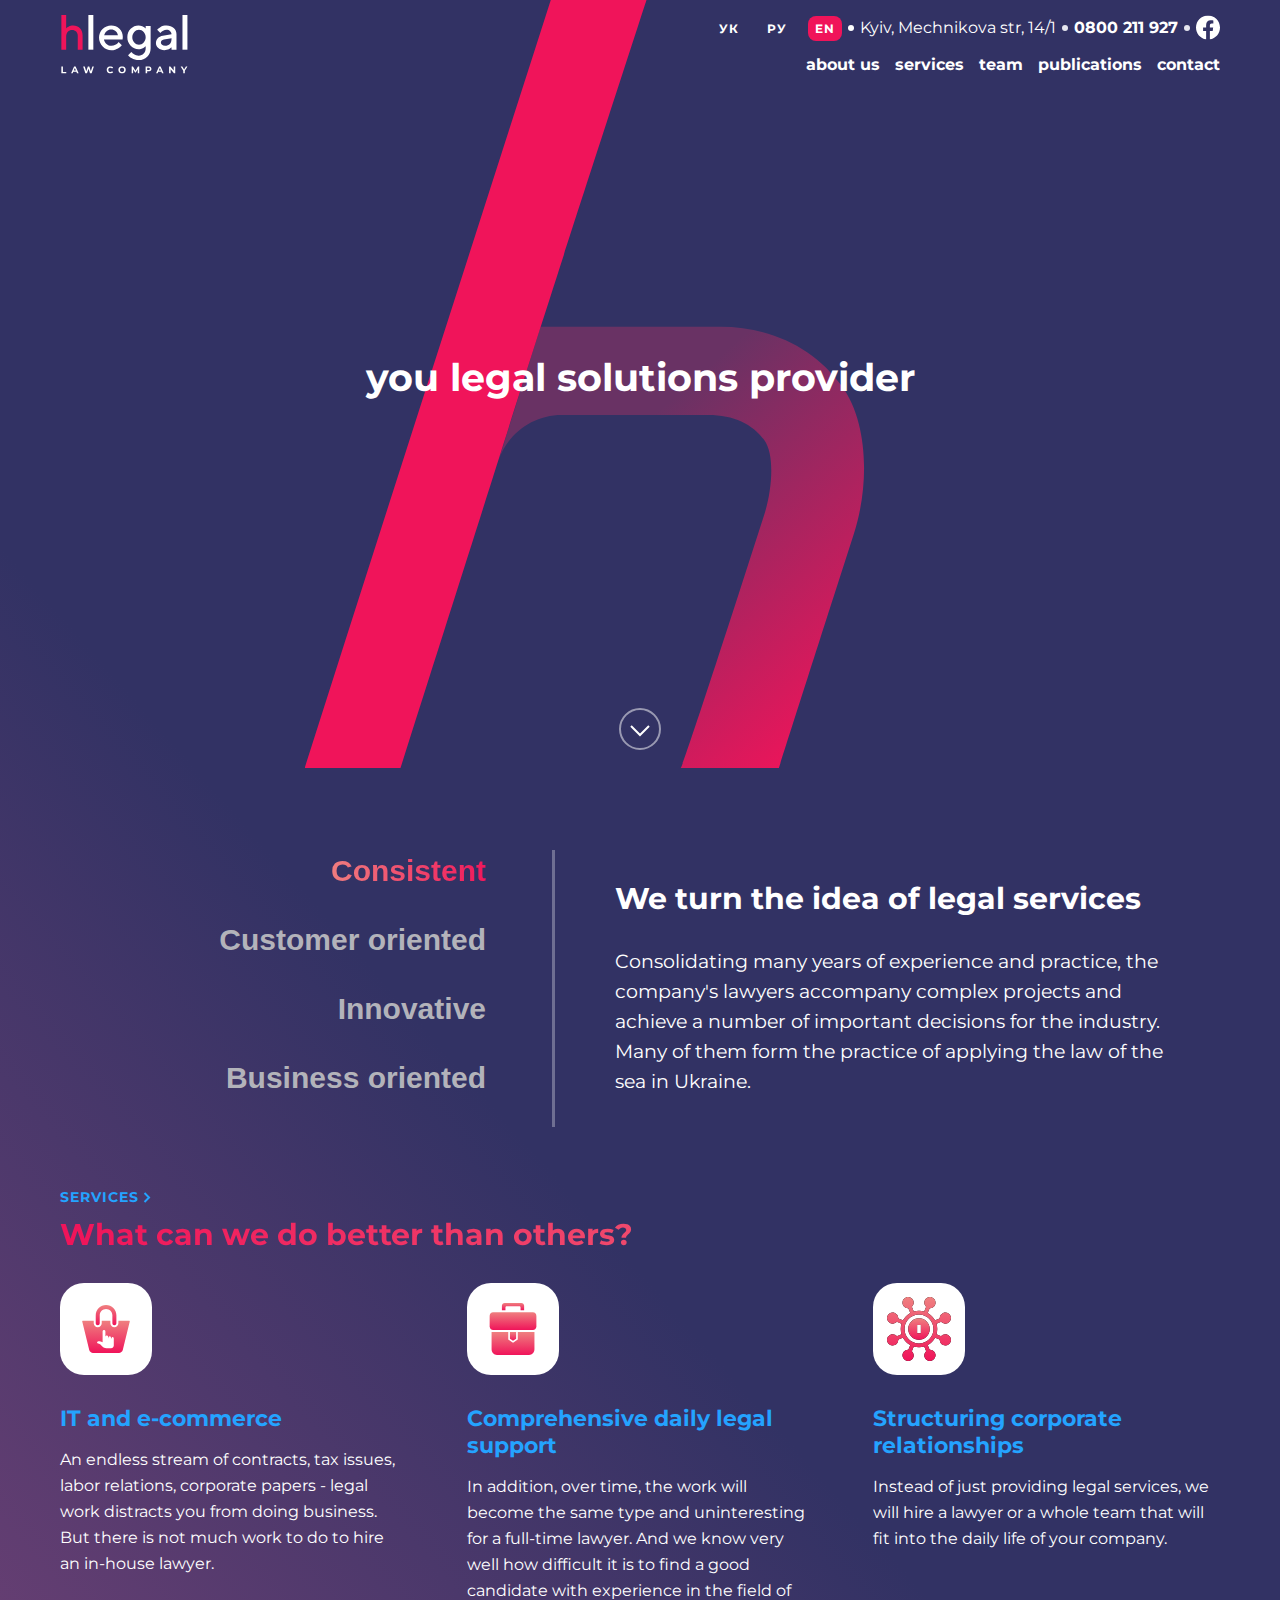
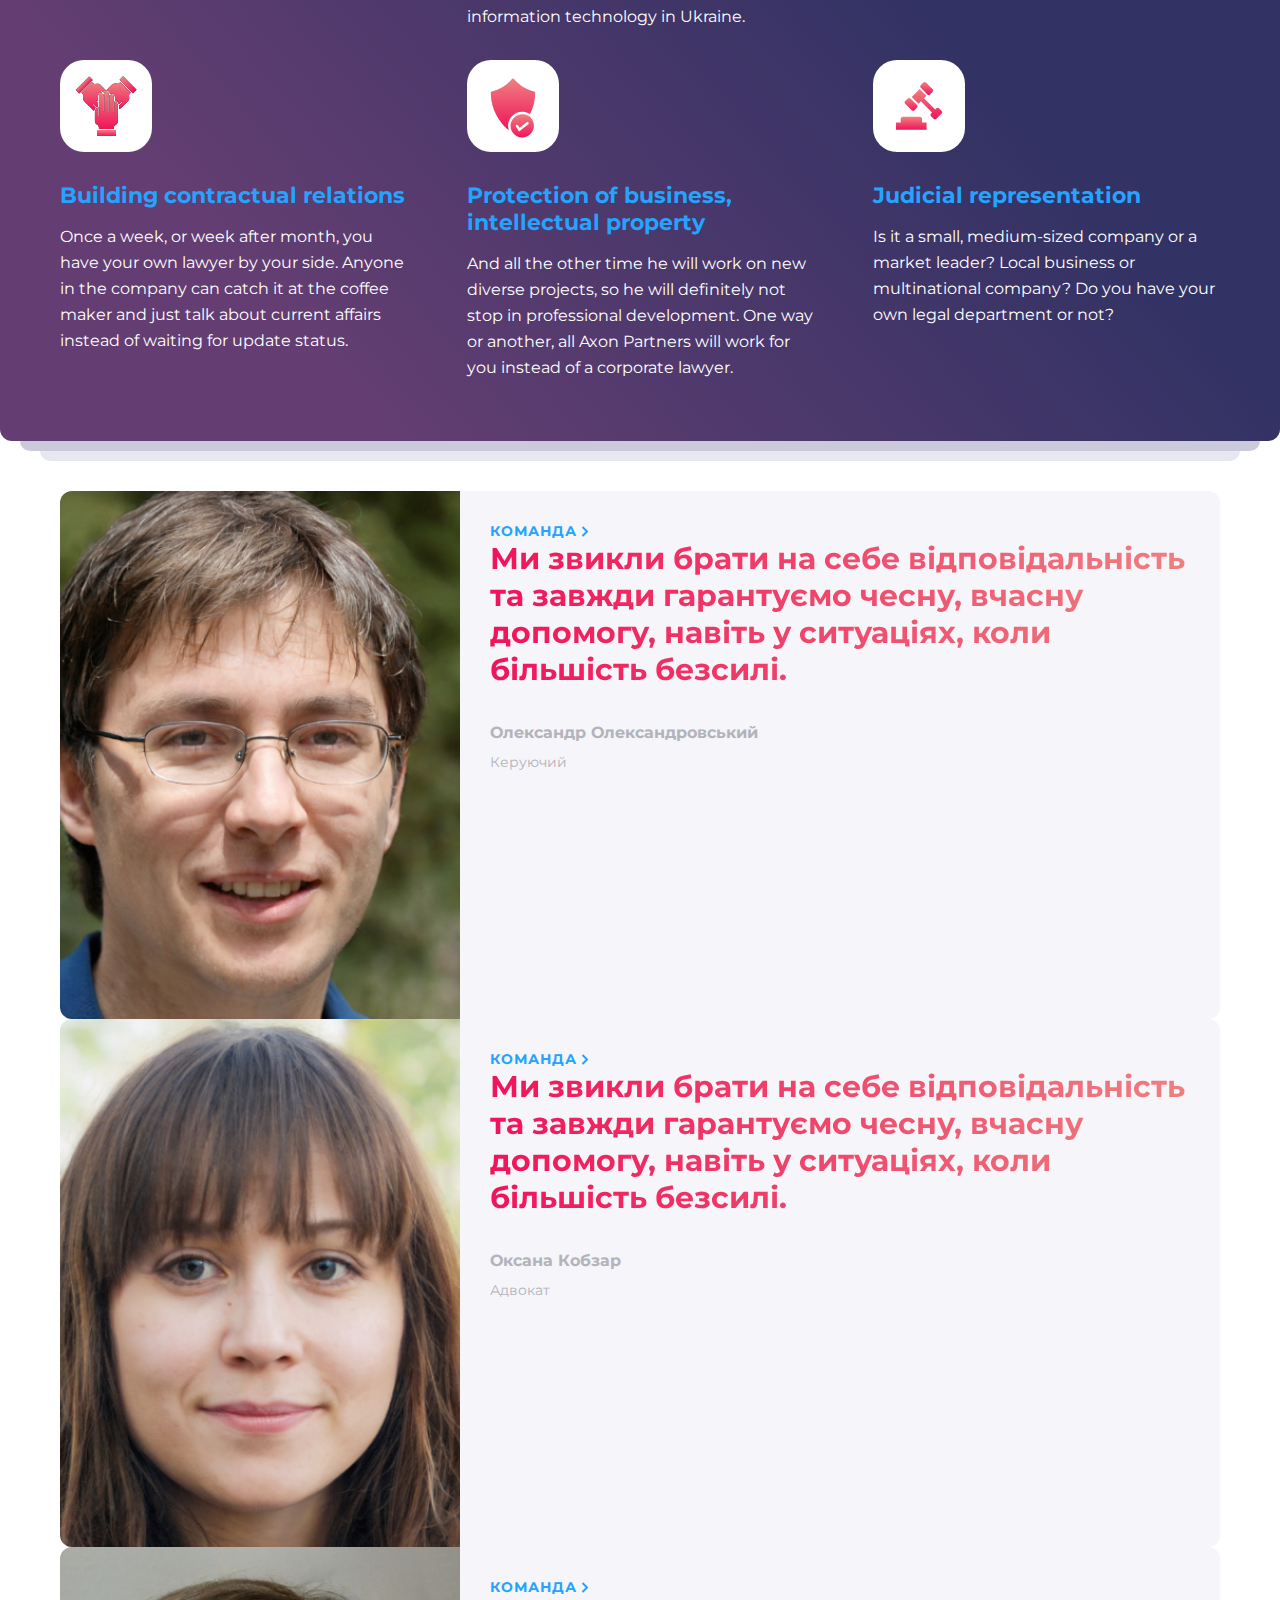
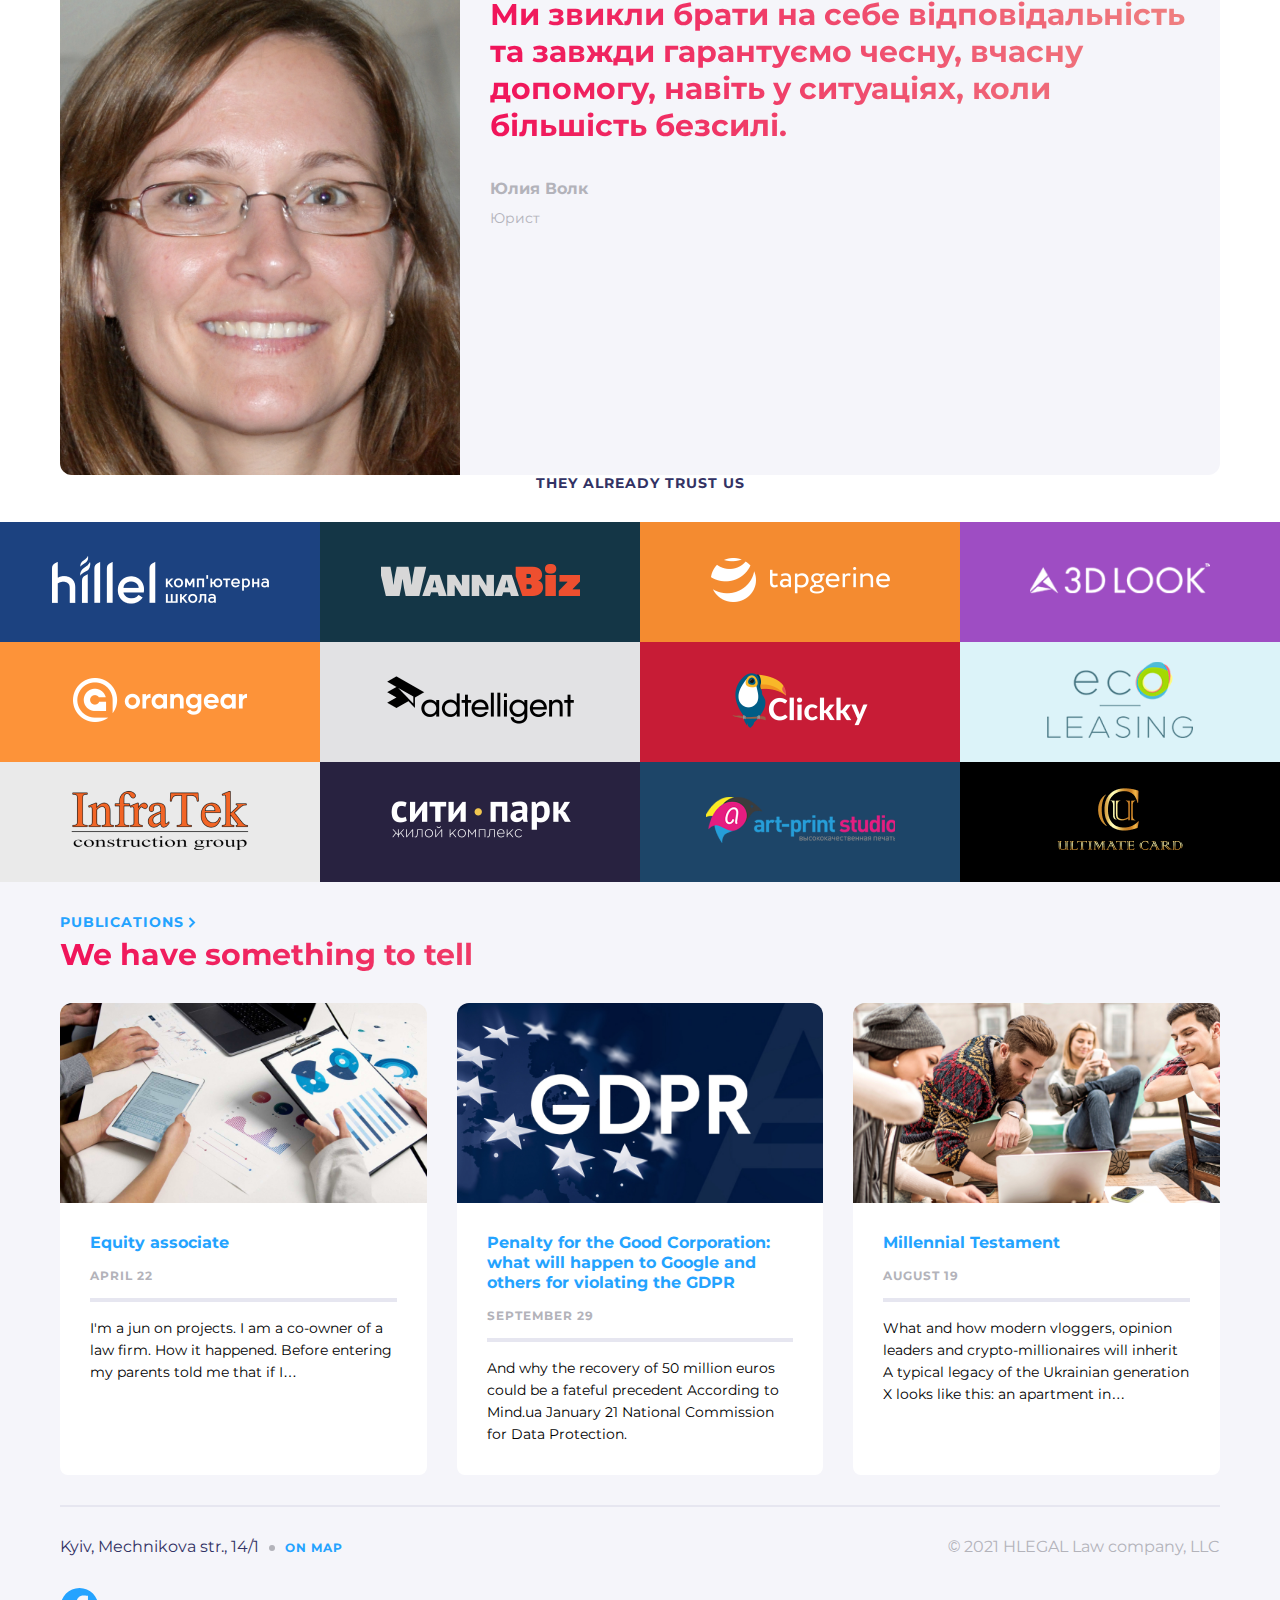
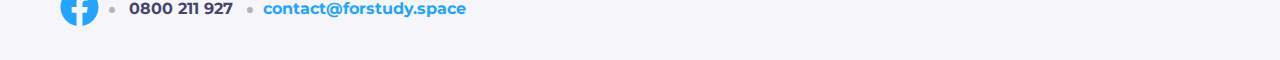
==== commit 5cbe9921: "update gitignore file" ====
--- a/app/index.html
+++ b/app/index.html
@@ -38,19 +38,15 @@
                 </a>
             </div>
             <div class="header-logo">
-                <a class="header-logo__img" href="#">
+                <a class="header-logo__img" href="./index.html">
                     <img class="header-logo__img-pic" src="./img/logo.svg" width="70" height="33" alt="logo">
                 </a>
-                <p class="header-logo__breadcrumb">breadcrumb</p>
-            </div>
-            <nav class="header-menu">
-                <a class="header-menu__mobile-btm">
-                    <svg width="32" height="33" viewBox="0 0 32 33" fill="none" xmlns="http://www.w3.org/2000/svg">
-                        <path d="M7 10.5H25" stroke="white" stroke-width="2"/>
-                        <path d="M7 16.5H25" stroke="white" stroke-width="2"/>
-                        <path d="M7 22.5H25" stroke="white" stroke-width="2"/>
-                    </svg>
-                </a>
+                <!--<p class="header-logo__breadcrumb"></p>-->
+            </div>
+            <div class="header-menu">
+                <div class="header-menu__mobile-btm">
+                    <span class="header-menu__mobile-btm-burger"></span>
+                </div>
                 <ul class="header-menu__list">
                     <li class="header-menu__list-item">
                         <a class="header-menu__list-link" href="./about.html">about us</a>
@@ -62,13 +58,13 @@
                         <a class="header-menu__list-link" href="#">team</a>
                     </li>
                     <li class="header-menu__list-item">
-                        <a class="header-menu__list-link active" href="#">publications</a>
+                        <a class="header-menu__list-link" href="#">publications</a>
                     </li>
                     <li class="header-menu__list-item">
                         <a class="header-menu__list-link" href="#">contact</a>
                     </li>
                 </ul>
-            </nav>
+            </div>
         </header>
         <section class="first-screen container">
             <h1 class="first-screen__title">you legal solutions provider</h1>
@@ -160,7 +156,9 @@
                                 </defs>
                             </svg>
                         </div>
-                        <h3 class="services__card-title">IT and e-commerce</h3>
+                        <a class="services__card-title-link" href="#">
+                            <h3 class="services__card-title">IT and e-commerce</h3>
+                        </a>
                         <p class="services__card-text">An endless stream of contracts, tax issues, labor relations,
                                 corporate papers - legal work distracts you from doing business. But there is not
                                 much work to do to hire an in-house lawyer.</p>
@@ -194,7 +192,9 @@
                                 </defs>
                             </svg>
                         </div>
-                        <h3 class="services__card-title">Comprehensive daily legal support</h3>
+                        <a class="services__card-title-link" href="#">
+                            <h3 class="services__card-title">Comprehensive daily legal support</h3>
+                        </a>
                         <p class="services__card-text">In addition, over time, the work will become the same type and
                             uninteresting for a full-time lawyer. And we know very well how difficult it is to find
                             a good candidate with experience in the field of information technology in Ukraine.</p>
@@ -225,7 +225,9 @@
                                 </defs>
                             </svg>
                         </div>
-                        <h3 class="services__card-title">Structuring corporate relationships</h3>
+                        <a class="services__card-title-link" href="#">
+                            <h3 class="services__card-title">Structuring corporate relationships</h3>
+                        </a>
                         <p class="services__card-text">Instead of just providing legal services, we will hire a
                             lawyer or a whole team that will fit into the daily life of your company.</p>
                     </div>
@@ -268,7 +270,9 @@
                                 </defs>
                             </svg>
                         </div>
-                        <h3 class="services__card-title">Building contractual relations</h3>
+                        <a class="services__card-title-link" href="#">
+                            <h3 class="services__card-title">Building contractual relations</h3>
+                        </a>
                         <p class="services__card-text">Once a week, or week after month, you have your own lawyer by
                             your side. Anyone in the company can catch it at the coffee maker and just talk about
                             current affairs instead of waiting for update status.</p>
@@ -292,7 +296,9 @@
                                 </defs>
                             </svg>
                         </div>
-                        <h3 class="services__card-title">Protection of business, intellectual property</h3>
+                        <a class="services__card-title-link" href="#">
+                            <h3 class="services__card-title">Protection of business, intellectual property</h3>
+                        </a>
                         <p class="services__card-text">And all the other time he will work on new diverse projects,
                             so he will definitely not stop in professional development. One way or another, all
                             Axon Partners will work for you instead of a corporate lawyer.</p>
@@ -326,7 +332,9 @@
                                 </defs>
                             </svg>
                         </div>
-                        <h3 class="services__card-title">Judicial representation</h3>
+                        <a class="services__card-title-link" href="#">
+                            <h3 class="services__card-title">Judicial representation</h3>
+                        </a>
                         <p class="services__card-text">Is it a small, medium-sized company or a market leader? Local
                             business or multinational company? Do you have your own legal department or not?</p>
                     </div>
@@ -404,40 +412,64 @@
             <h2 class="trust-title">They already trust us</h2>
             <div class="trust__box">
                 <div class="trust__box-logo trust__box-logo--1">
-                    <img src="./img/hillel-logo.png" alt="hillel">
+                    <a class="trust__box-logo-link" href="#">
+                        <img src="./img/hillel-logo.png" alt="hillel">
+                    </a>
                 </div>
                 <div class="trust__box-logo trust__box-logo--2">
-                    <img src="./img/wannabiz.png" alt="wannabiz">
+                    <a class="trust__box-logo-link" href="#">
+                        <img src="./img/wannabiz.png" alt="wannabiz">
+                    </a>
                 </div>
                 <div class="trust__box-logo trust__box-logo--3">
-                    <img src="./img/tapgerine.png" alt="tapgerine">
+                    <a class="trust__box-logo-link" href="#">
+                        <img src="./img/tapgerine.png" alt="tapgerine">
+                    </a>
                 </div>
                 <div class="trust__box-logo trust__box-logo--4">
-                    <img src="./img/3dlook.png" alt="3dlook">
+                    <a class="trust__box-logo-link" href="#">
+                        <img src="./img/3dlook.png" alt="3dlook">
+                    </a>
                 </div>
                 <div class="trust__box-logo trust__box-logo--5">
-                    <img src="./img/orangear.png" alt="orangear">
+                    <a class="trust__box-logo-link" href="#">
+                        <img src="./img/orangear.png" alt="orangear">
+                    </a>
                 </div>
                 <div class="trust__box-logo trust__box-logo--6">
-                    <img src="./img/adtelligent.png" alt="adtelligent">
+                    <a class="trust__box-logo-link" href="#">
+                        <img src="./img/adtelligent.png" alt="adtelligent">
+                    </a>
                 </div>
                 <div class="trust__box-logo trust__box-logo--7">
-                    <img src="./img/clickky.png" alt="clickky">
+                    <a class="trust__box-logo-link" href="#">
+                        <img src="./img/clickky.png" alt="clickky">
+                    </a>
                 </div>
                 <div class="trust__box-logo trust__box-logo--8">
-                    <img src="./img/ecoleasing.png" alt="ecoleasing">
+                    <a class="trust__box-logo-link" href="#">
+                        <img src="./img/ecoleasing.png" alt="ecoleasing">
+                    </a>
                 </div>
                 <div class="trust__box-logo trust__box-logo--9">
-                    <img src="./img/infratek.png" alt="infratek">
+                    <a class="trust__box-logo-link" href="#">
+                        <img src="./img/infratek.png" alt="infratek">
+                    </a>
                 </div>
                 <div class="trust__box-logo trust__box-logo--10">
-                    <img src="./img/citypark.png" alt="citypark">
+                    <a class="trust__box-logo-link" href="#">
+                        <img src="./img/citypark.png" alt="citypark">
+                    </a>
                 </div>
                 <div class="trust__box-logo trust__box-logo--11">
-                    <img src="./img/art-print.png" alt="art-print studio">
+                    <a class="trust__box-logo-link" href="#">
+                        <img src="./img/art-print.png" alt="art-print studio">
+                    </a>
                 </div>
                 <div class="trust__box-logo trust__box-logo--12">
-                    <img src="./img/ultimatecard.png" alt="ultimate card">
+                    <a class="trust__box-logo-link" href="#">
+                        <img src="./img/ultimatecard.png" alt="ultimate card">
+                    </a>
                 </div>
             </div>
         </section>
@@ -525,7 +557,10 @@
             </section>
         </div>
     </main>
-    <script src="https://code.jquery.com/jquery-3.6.1.min.js" integrity="sha256-o88AwQnZB+VDvE9tvIXrMQaPlFFSUTR+nldQm1LuPXQ=" crossorigin="anonymous"></script>
+    <script
+        src="https://code.jquery.com/jquery-3.6.1.js"
+        integrity="sha256-3zlB5s2uwoUzrXK3BT7AX3FyvojsraNFxCc2vC/7pNI="
+        crossorigin="anonymous"></script>
     <script src="./js/slick.min.js"></script>
     <script src="./js/script.js"></script>
 </body>
--- a/app/css/style.css
+++ b/app/css/style.css
@@ -36,8 +36,12 @@
   min-width: 375px;
 }
 
+.body.lock {
+  overflow: hidden;
+}
+
 .container {
-  max-width: 1500px;
+  max-width: 1560px;
   min-width: 375px;
   margin: 0 auto;
   padding: 0 30px;
@@ -254,6 +258,11 @@
   background-color: rgba(245, 245, 250, 0.2);
 }
 
+.header-top--white-page {
+  background-color: #F5F5FA;
+  opacity: 1;
+}
+
 .header-top__list {
   display: -webkit-box;
   display: -ms-flexbox;
@@ -281,12 +290,22 @@
   border-radius: 8px;
 }
 
+.header-top__list-link--white-page {
+  color: #B3B3BA;
+}
+
 .header-top__list-link:hover {
   background-color: rgba(255, 255, 255, 0.2);
 }
 
+.header-top__list-link--white-page:hover {
+  background-color: #F5F5FA;
+  opacity: 1;
+}
+
 .header-top__list-link.active {
   background-color: #F0145A;
+  color: #FFFFFF;
 }
 
 .header-top__adress {
@@ -301,11 +320,19 @@
   padding-right: 15px;
 }
 
+.header-top__tel--white-page {
+  color: #B3B3BA;
+}
+
 .header-top__fb {
   display: none;
   cursor: pointer;
 }
 
+.header-top__fb--white-page svg path {
+  fill: #B3B3BA;
+}
+
 .header-top__fb:hover svg path {
   fill: #F0145A;
 }
@@ -321,27 +348,142 @@
 }
 
 .header-logo__breadcrumb {
-  display: none;
+  display: -webkit-inline-box;
+  display: -ms-inline-flexbox;
+  display: inline-flex;
+  font-size: 20px;
+  line-height: 24px;
+  color: #323264;
+}
+
+.header-logo__breadcrumb:before {
+  content: "";
+  background-image: url("../img/slash-mobile.svg");
+  background-repeat: no-repeat;
+  width: 12px;
+  height: 26px;
+  margin-left: 4px;
+  margin-right: 4px;
 }
 
 .header-menu {
   grid-area: 2 / 2 / 3 / 3;
+  display: -webkit-inline-box;
+  display: -ms-inline-flexbox;
+  display: inline-flex;
+  -webkit-box-align: center;
+      -ms-flex-align: center;
+          align-items: center;
+  -webkit-box-pack: end;
+      -ms-flex-pack: end;
+          justify-content: flex-end;
 }
 
 .header-menu__mobile-btm {
+  -webkit-box-align: center;
+      -ms-flex-align: center;
+          align-items: center;
+  width: 24px;
+  height: 8px;
+  position: relative;
+  -webkit-transition-duration: 1s;
+          transition-duration: 1s;
   cursor: pointer;
+  margin-top: 15px;
+}
+
+.header-menu__mobile-btm-burger {
+  height: 2px;
+  width: 100%;
+  background-color: #FFFFFF;
+  position: absolute;
+  border-radius: 20px;
+  -webkit-transition-duration: .25s;
+          transition-duration: .25s;
+}
+
+.header-menu__mobile-btm-burger--white-page {
+  background-color: #000000;
+}
+
+.header-menu__mobile-btm-burger--white-page:after {
+  background-color: #000000;
+}
+
+.header-menu__mobile-btm-burger:before {
+  content: "";
+  left: 0;
+  position: absolute;
+  top: -8px;
+  height: 2px;
+  width: 100%;
+  background-color: #FFFFFF;
+  border-radius: 20px;
+  -webkit-transition-duration: .25s;
+          transition-duration: .25s;
+}
+
+.header-menu__mobile-btm-burger:after {
+  content: "";
+  left: 0;
+  position: absolute;
+  top: 8px;
+  height: 2px;
+  width: 100%;
+  background-color: #FFFFFF;
+  border-radius: 20px;
+  -webkit-transition-duration: .25s;
+          transition-duration: .25s;
+}
+
+.header-menu__mobile-btm-burger--white-page:before {
+  background-color: #000000;
+}
+
+.header-menu__mobile-btm-burger--white-page:after {
+  background-color: #000000;
+}
+
+.header-menu__mobile-btm.open .header-menu__mobile-btm-burger {
+  background: transparent;
+}
+
+.header-menu__mobile-btm.open .header-menu__mobile-btm-burger:before {
+  -webkit-transition: -webkit-transform .25s;
+  transition: -webkit-transform .25s;
+  transition: transform .25s;
+  transition: transform .25s, -webkit-transform .25s;
+  -webkit-transform: rotate(45deg);
+          transform: rotate(45deg);
+  top: 0;
+}
+
+.header-menu__mobile-btm.open .header-menu__mobile-btm-burger:after {
+  -webkit-transition: -webkit-transform .25s;
+  transition: -webkit-transform .25s;
+  transition: transform .25s;
+  transition: transform .25s, -webkit-transform .25s;
+  -webkit-transform: rotate(-405deg);
+          transform: rotate(-405deg);
+  top: 0;
 }
 
 .header-menu__list {
-  display: none;
+  display: -webkit-box;
+  display: -ms-flexbox;
+  display: flex;
   -webkit-box-orient: vertical;
   -webkit-box-direction: normal;
       -ms-flex-direction: column;
           flex-direction: column;
-  position: absolute;
-  left: 0;
-  top: auto;
-  width: 375px;
+  position: fixed;
+  left: -100%;
+  top: 104px;
+  width: 100%;
+  height: calc(100vh - 104px);
+  -webkit-transition-duration: .75s;
+          transition-duration: .75s;
+  overflow: auto;
   background-color: #323264;
   list-style: none;
   padding: 12px 12px 0;
@@ -371,6 +513,12 @@
   color: #F0145A;
 }
 
+.header-menu__list.open {
+  left: 0;
+  -webkit-transition-duration: .75s;
+          transition-duration: .75s;
+}
+
 @media (min-width: 768px) {
   .header {
     grid-template-columns: 1fr;
@@ -399,6 +547,9 @@
     text-align: right;
     color: #FFFFFF;
     margin-right: 6px;
+  }
+  .header-top__adress--white-page {
+    color: #B3B3BA;
   }
   .header-top__adress:before {
     content: "";
@@ -448,8 +599,21 @@
     width: 130px;
     height: 60px;
   }
+  .header-logo__breadcrumb {
+    font-size: 36px;
+    line-height: 44px;
+  }
+  .header-logo__breadcrumb:before {
+    content: "";
+    background-image: url("../img/slash-tablet.svg");
+    width: 21px;
+    height: 47px;
+  }
   .header-menu {
     grid-area: 3 / 1 / 4 / 2;
+    display: -webkit-box;
+    display: -ms-flexbox;
+    display: flex;
   }
   .header-menu__mobile-btm {
     display: none;
@@ -466,7 +630,10 @@
         -ms-flex-pack: start;
             justify-content: flex-start;
     position: relative;
-    width: auto;
+    left: 0;
+    top: 0;
+    height: calc(100%);
+    overflow: hidden;
     padding: 0;
     background-color: transparent;
   }
@@ -474,6 +641,7 @@
     display: -webkit-box;
     display: -ms-flexbox;
     display: flex;
+    width: 100%;
     font-weight: 700;
     font-size: 16px;
     line-height: 20px;
@@ -481,16 +649,29 @@
     color: #FFFFFF;
     background: none;
     border-radius: 0;
-    padding: 0 15px 0 0;
+    padding: 0;
+    margin: 0 15px 0 0;
+  }
+  .header-menu__list-link--white-page {
+    color: #24A3FF;
   }
   .header-menu__list-link:hover {
-    color: #F0145A;
-  }
-  .header-menu__list-link:active {
-    background: transparent;
+    color: #FFFFFF;
+    border-bottom: 2px solid;
+    width: auto;
+  }
+  .header-menu__list-link--white-page:hover {
+    color: #24A3FF;
+    border-bottom: 2px solid;
+    width: auto;
   }
   .header-menu__list-link.active {
     color: #FFFFFF;
+    border-bottom: 2px solid;
+    width: auto;
+  }
+  .header-menu__list-link--white-page.active {
+    color: #F0145A;
   }
 }
 
@@ -518,6 +699,9 @@
     -webkit-box-pack: end;
         -ms-flex-pack: end;
             justify-content: flex-end;
+  }
+  .header-menu__list-link {
+    margin: 0 0 0 15px;
   }
 }
 
@@ -736,9 +920,19 @@
   font-weight: 700;
   font-size: 22px;
   line-height: 27px;
-  color: #24A3FF;
   padding-top: 30px;
   padding-bottom: 15px;
+}
+
+.services__card-title-link {
+  display: -webkit-inline-box;
+  display: -ms-inline-flexbox;
+  display: inline-flex;
+  color: #24A3FF;
+}
+
+.services__card-title-link:hover {
+  color: #F0145A;
 }
 
 .services__card-text {
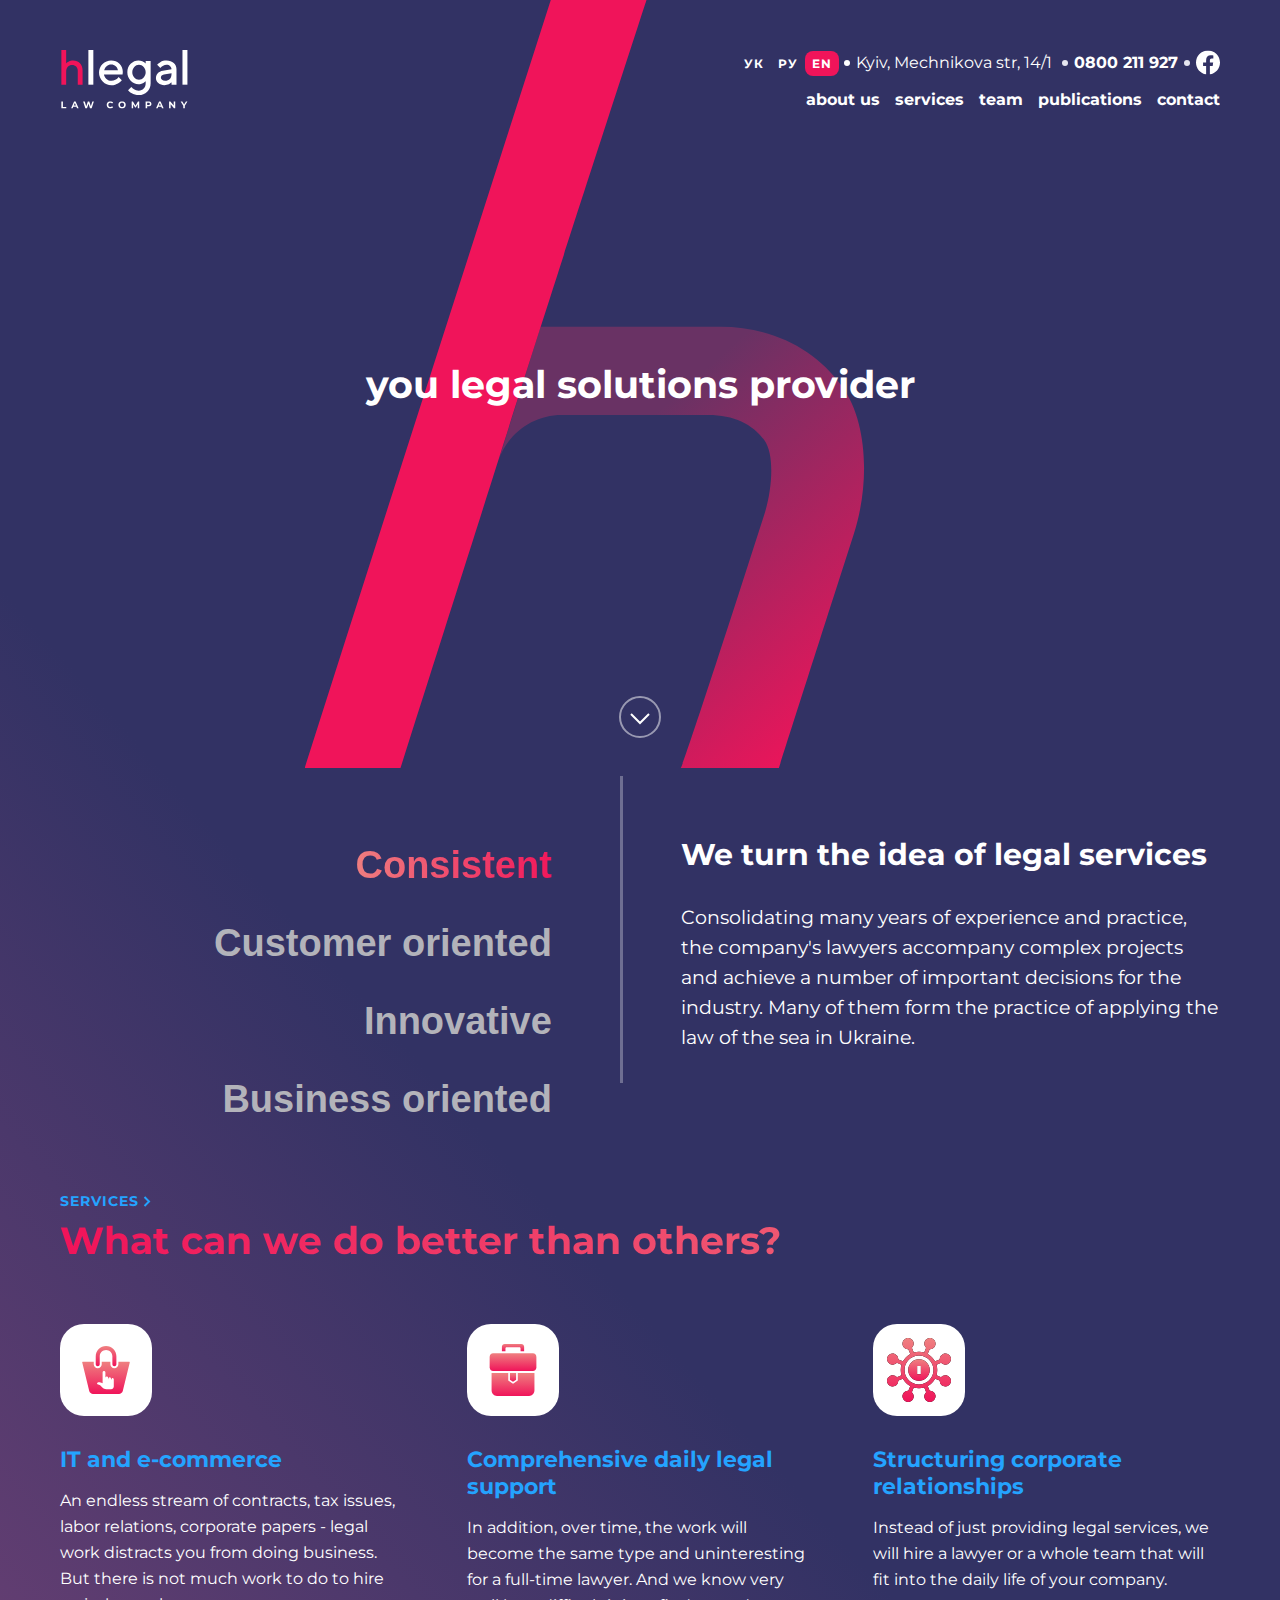
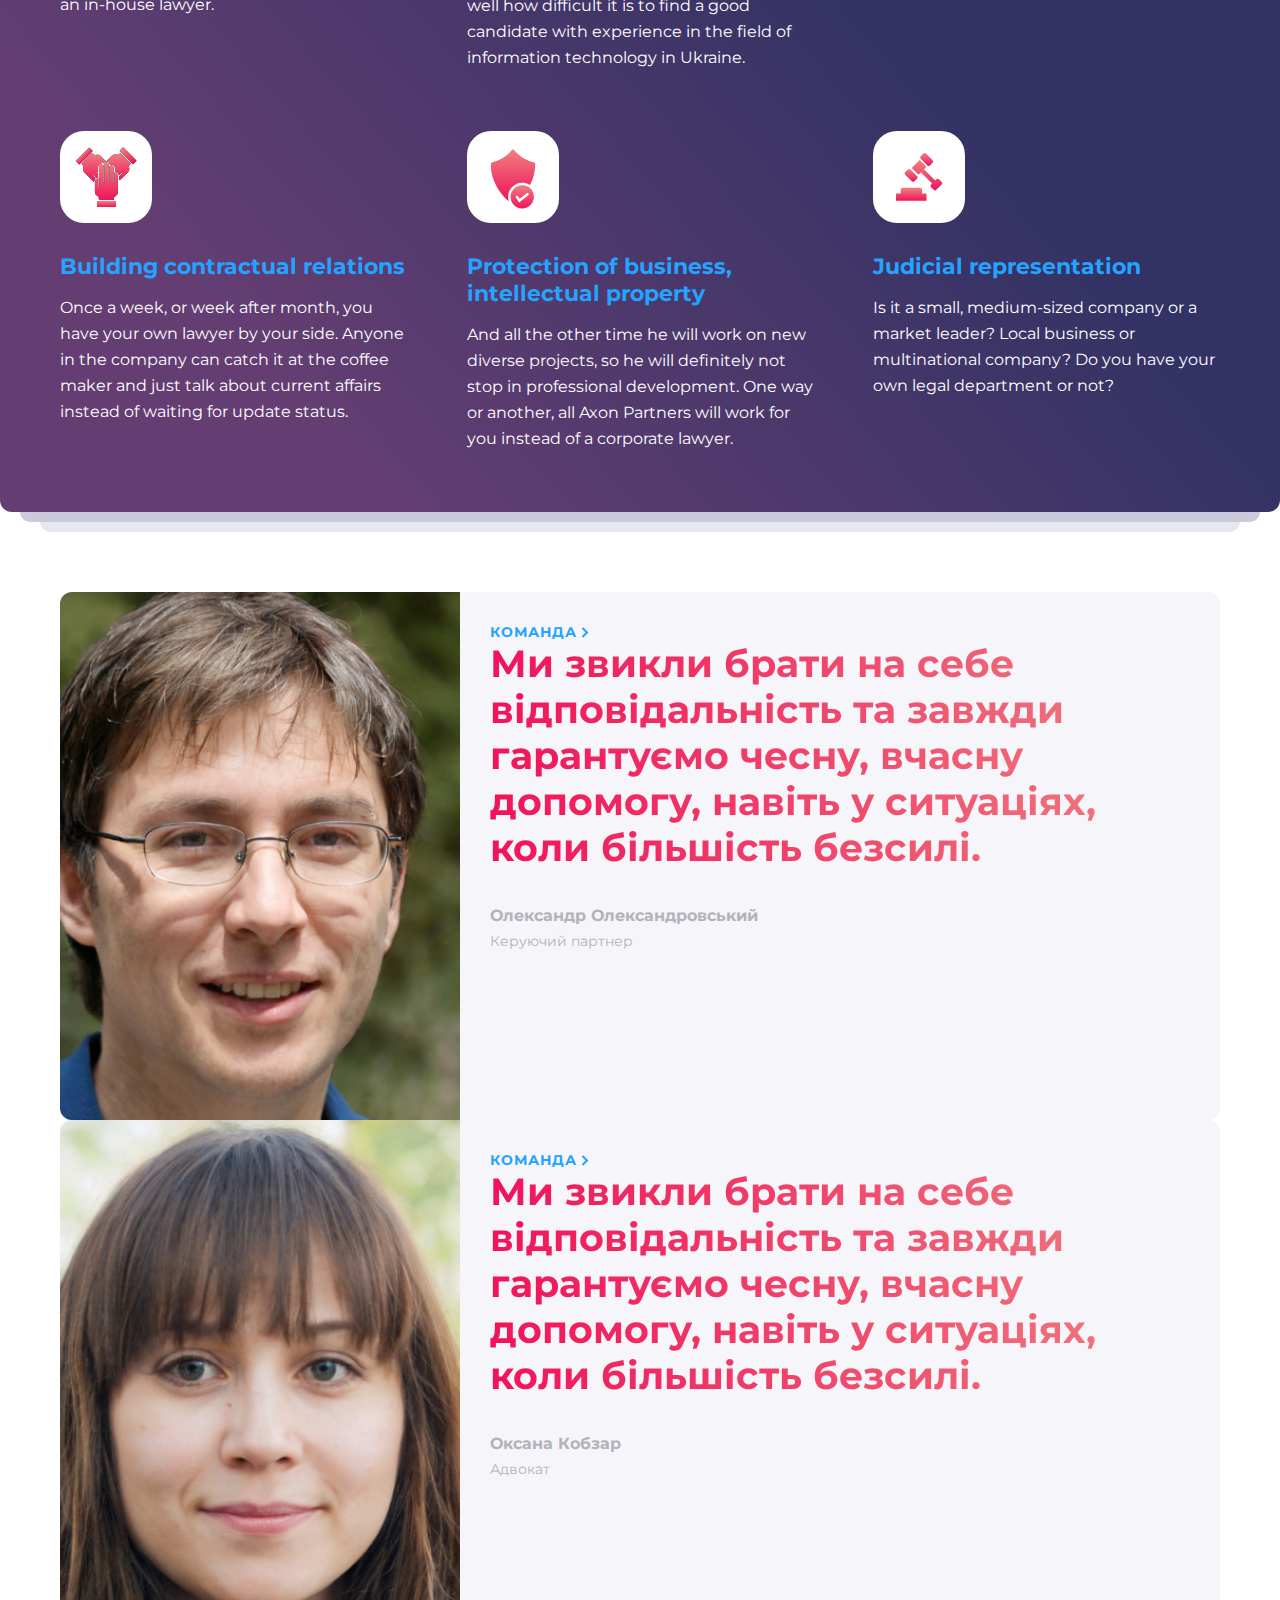
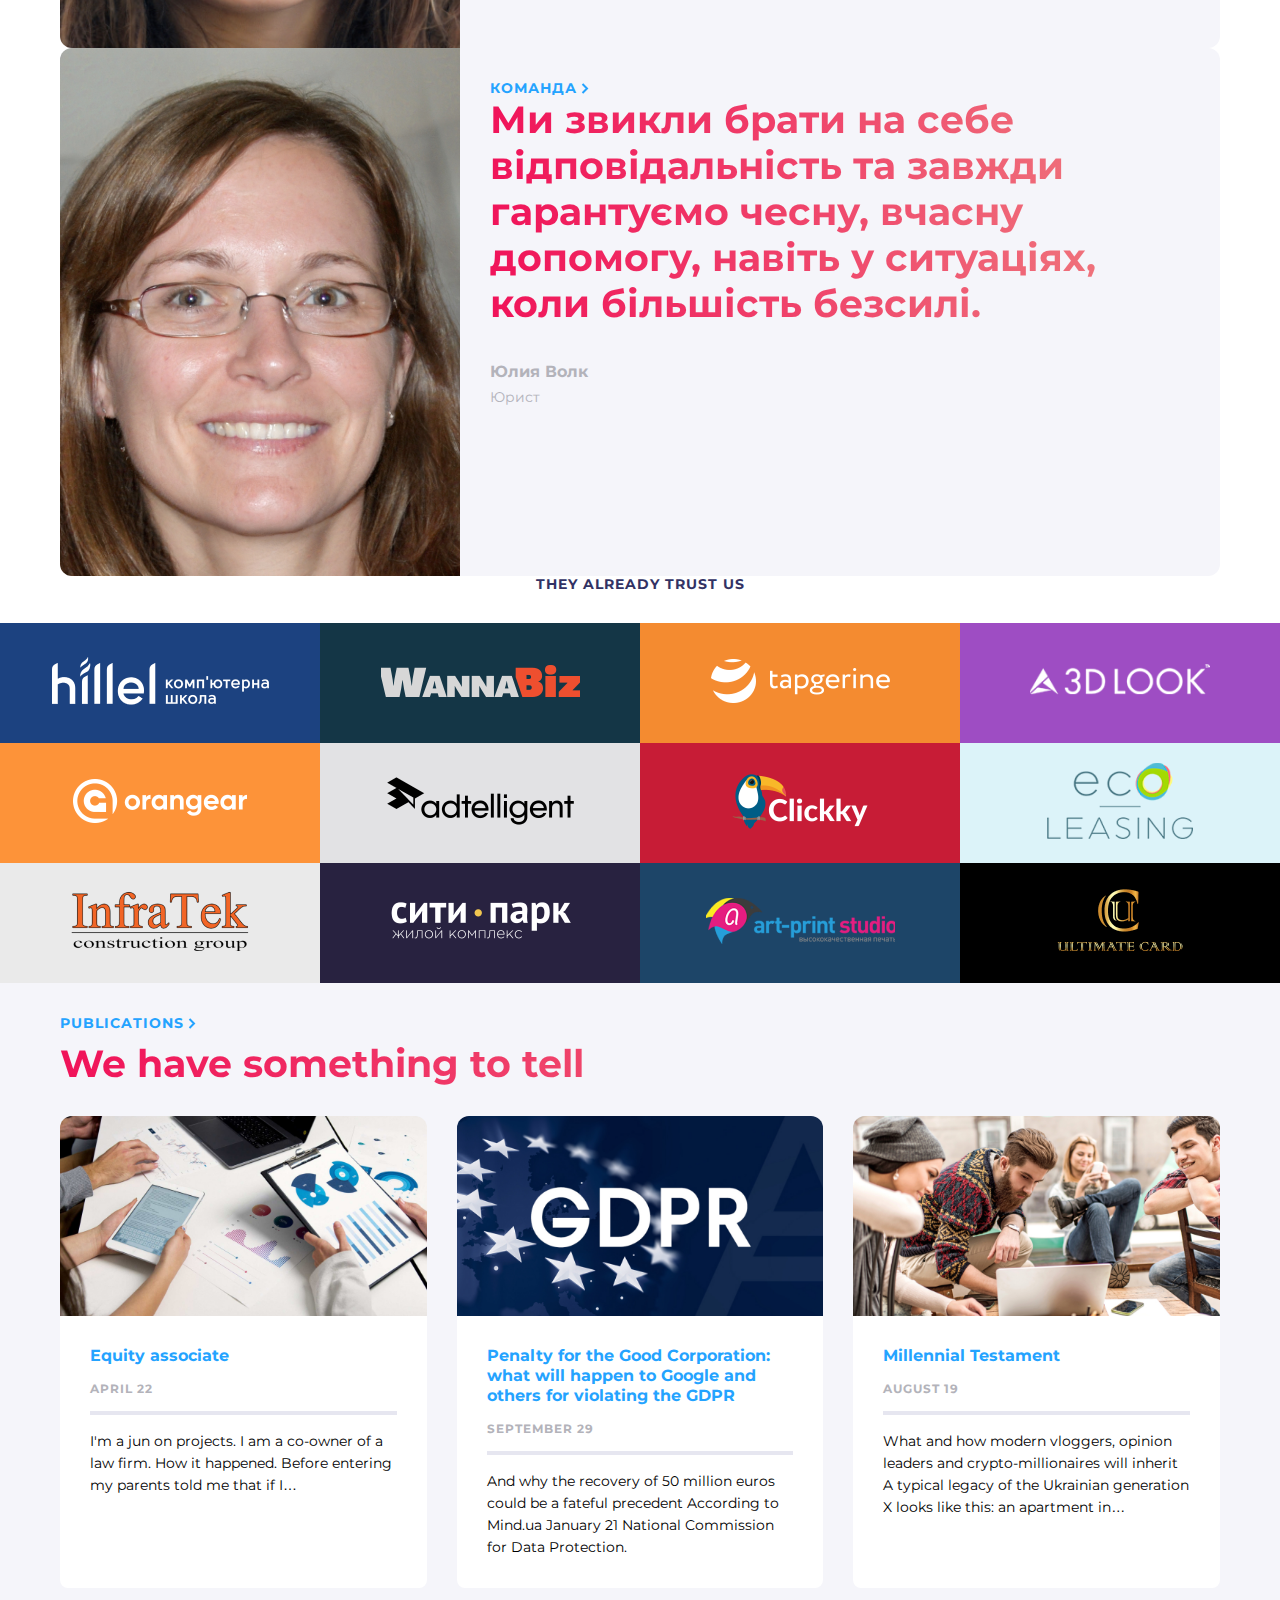
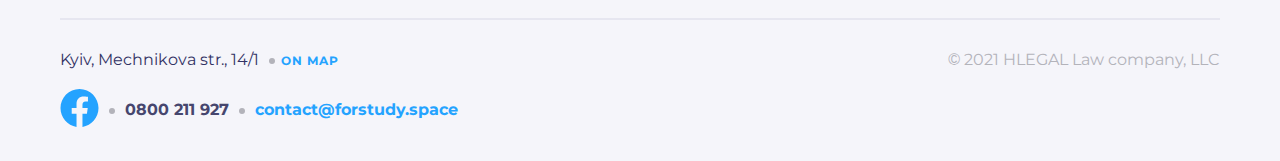
==== commit 608e4d64: "update PP" ====
--- a/app/index.html
+++ b/app/index.html
@@ -2,7 +2,7 @@
 <html lang="en">
 <head>
     <meta charset="UTF-8">
-    <title>Title</title>
+    <title>hlegal</title>
     <meta name="viewport" content="width=device-width, initial-scale=1.0">
     <link rel="stylesheet" href="css/slick.css">
     <link rel="stylesheet" href="css/style.css">
@@ -18,7 +18,7 @@
                     <li class="header-top__list-item">
                         <a class="header-top__list-link" href="#">Ру</a>
                     </li>
-                    <li class="header-top__list-item header-top__list-item--pd-0">
+                    <li class="header-top__list-item">
                         <a class="header-top__list-link active" href="#">En</a>
                     </li>
                 </ul>
@@ -84,48 +84,48 @@
         </section>
         <section class="business container">
             <div class="business__wrap">
-            <ul class="business__nav">
-                <li class="business__nav-item">
-                    <button class="business__nav-btm active" type="button">Consistent</button>
-                </li>
-                <li class="business__nav-item">
-                    <button class="business__nav-btm" type="button">Customer oriented</button>
-                </li>
-                <li class="business__nav-item">
-                    <button class="business__nav-btm" type="button">Innovative</button>
-                </li>
-                <li class="business__nav-item">
-                    <button class="business__nav-btm" type="button">Business oriented</button>
-                </li>
-            </ul>
-            <div class="business__content active">
-                <h3 class="business__content-title">We turn the idea of legal services</h3>
-                <p class="business__content-text">Consolidating many years of experience
-                    and practice, the company's lawyers accompany complex projects and achieve a
-                    number of important decisions for the industry. Many of them form the practice
-                    of applying the law of the sea in Ukraine.</p>
-            </div>
-            <div class="business__content">
-                <h3 class="business__content-title">We turn the idea of legal services</h3>
-                <p class="business__content-text">Consolidating many years of experience
-                    and practice, the company's lawyers accompany complex projects and achieve a
-                    number of important decisions for the industry. Many of them form the practice
-                    of applying the law of the sea in Ukraine.</p>
-            </div>
-            <div class="business__content">
-                <h3 class="business__content-title">We turn the idea of legal services</h3>
-                <p class="business__content-text">Consolidating many years of experience
-                    and practice, the company's lawyers accompany complex projects and achieve a
-                    number of important decisions for the industry. Many of them form the practice
-                    of applying the law of the sea in Ukraine.</p>
-            </div>
-            <div class="business__content">
-                <h3 class="business__content-title">We turn the idea of legal services</h3>
-                <p class="business__content-text">Consolidating many years of experience
-                    and practice, the company's lawyers accompany complex projects and achieve a
-                    number of important decisions for the industry. Many of them form the practice
-                    of applying the law of the sea in Ukraine.</p>
-            </div>
+                <ul class="business__nav">
+                    <li class="business__nav-item">
+                        <button class="business__nav-btm active" type="button">Consistent</button>
+                    </li>
+                    <li class="business__nav-item">
+                        <button class="business__nav-btm" type="button">Customer oriented</button>
+                    </li>
+                    <li class="business__nav-item">
+                        <button class="business__nav-btm" type="button">Innovative</button>
+                    </li>
+                    <li class="business__nav-item">
+                        <button class="business__nav-btm" type="button">Business oriented</button>
+                    </li>
+                </ul>
+                <div class="business__content active">
+                    <h3 class="business__content-title">We turn the idea of legal services</h3>
+                    <p class="business__content-text">Consolidating many years of experience
+                        and practice, the company's lawyers accompany complex projects and achieve a
+                        number of important decisions for the industry. Many of them form the practice
+                        of applying the law of the sea in Ukraine.</p>
+                </div>
+                <div class="business__content">
+                    <h3 class="business__content-title">We turn the idea of legal services</h3>
+                    <p class="business__content-text">Consolidating many years of experience
+                        and practice, the company's lawyers accompany complex projects and achieve a
+                        number of important decisions for the industry. Many of them form the practice
+                        of applying the law of the sea in Ukraine.</p>
+                </div>
+                <div class="business__content">
+                    <h3 class="business__content-title">We turn the idea of legal services</h3>
+                    <p class="business__content-text">Consolidating many years of experience
+                        and practice, the company's lawyers accompany complex projects and achieve a
+                        number of important decisions for the industry. Many of them form the practice
+                        of applying the law of the sea in Ukraine.</p>
+                </div>
+                <div class="business__content">
+                    <h3 class="business__content-title">We turn the idea of legal services</h3>
+                    <p class="business__content-text">Consolidating many years of experience
+                        and practice, the company's lawyers accompany complex projects and achieve a
+                        number of important decisions for the industry. Many of them form the practice
+                        of applying the law of the sea in Ukraine.</p>
+                </div>
             </div>
             <a class="btm" href="#">
                 <span class="btm-text">Services</span>
@@ -362,7 +362,7 @@
                                 та завжди гарантуємо чесну, вчасну допомогу, навіть у ситуаціях,
                                 коли більшість безсилі.</p>
                             <p class="team-box__text-who">Олександр Олександровський</p>
-                            <p class="team-box__text-position">Керуючий</p>
+                            <p class="team-box__text-position">Керуючий партнер</p>
                         </div>
                     </div>
                 </div>
@@ -473,90 +473,90 @@
                 </div>
             </div>
         </section>
-        <div class="background-bottom">
-            <section class="publications container">
-                <a class="btm" href="#">
-                    <span class="btm-text">Publications</span>
-                    <svg class="btm-img" width="12" height="13" viewBox="0 0 12 13" fill="none" xmlns="http://www.w3.org/2000/svg">
-                        <path d="M3.5 2L8 6.5L3.5 11" stroke="#24A3FF" stroke-width="2"/>
-                    </svg>
-                </a>
-                <h2 class="publications-title">We have something to tell</h2>
-                <div class="publications-wrap">
-                    <div class="publications__card-wrap publications__card-wrap--width-1">
-                        <div class="publications__card">
-                            <div class="publications__card-img">
-                                <img class="publications__card-img-pic" src="./img/publication-1.jpg" alt="notebook">
-                            </div>
-                            <div class="publications__card-text">
-                                <a class="publications__card-text-link" href="#">Equity associate</a>
-                                <h4 class="publications__card-text-date">April 22</h4>
-                                <p class="publications__card-text-text">I'm a jun on projects. I am a co-owner
-                                    of a law firm. How it happened. Before entering my parents told me that if I…</p>
-                            </div>
-                        </div>
-                    </div>
-                    <div class="publications__card-wrap publications__card-wrap--width-2">
-                        <div class="publications__card">
-                            <div class="publications__card-img">
-                                <img class="publications__card-img-pic" src="./img/publication-2.jpg" alt="hdpr">
-                            </div>
-                            <div class="publications__card-text">
-                                <a class="publications__card-text-link" href="#">Penalty for the Good Corporation: what
-                                    will happen to Google and others for violating the GDPR</a>
-                                <h4 class="publications__card-text-date">September 29</h4>
-                                <p class="publications__card-text-text">And why the recovery of 50 million euros
-                                    could be a fateful precedent According to Mind.ua January 21 National
-                                    Commission for Data Protection.</p>
-                            </div>
-                        </div>
-                    </div>
-                    <div class="publications__card-wrap publications__card-wrap--width-3">
-                        <div class="publications__card">
-                            <div class="publications__card-img">
-                                <img class="publications__card-img-pic" src="./img/publication-3.jpg" alt="team">
-                            </div>
-                            <div class="publications__card-text">
-                                <a class="publications__card-text-link" href="#">Millennial Testament</a>
-                                <h4 class="publications__card-text-date">August 19</h4>
-                                <p class="publications__card-text-text">What and how modern vloggers, opinion leaders
-                                    and crypto-millionaires will inherit A typical legacy of the Ukrainian generation
-                                    X looks like this: an apartment in…</p>
-                            </div>
-                        </div>
-                    </div>
-                </div>
-            </section>
-            <section class="footer container">
-                <div class="footer-wrap">
-                    <div class="footer-top">
-                        <p class="footer-top__adress">Kyiv, Mechnikova str., 14/1</p>
-                        <div class="footer-top__map">
-                            <a class="footer-top__map-link" href="#">On map</a>
-                        </div>
-                    </div>
-                    <div class="footer-middle">
-                        <div class="footer-middle__fb">
-                            <a class="footer-middle__fb-link">
-                                <svg width="39" height="38" viewBox="0 0 39 38" fill="none" xmlns="http://www.w3.org/2000/svg">
-                                    <path d="M38.5 19.1161C38.5 8.55857 29.9934 0 19.5 0C9.00658 0 0.5 8.55857 0.5 19.1161C0.5 28.6575 7.44803 36.5659 16.5312 38V24.6419H11.707V19.1161H16.5312V14.9046C16.5312 10.1136 19.3678 7.46723 23.7078 7.46723C25.7866 7.46723 27.9609 7.84059 27.9609 7.84059V12.545H25.5651C23.2048 12.545 22.4688 14.0185 22.4688 15.5302V19.1161H27.7383L26.8959 24.6419H22.4688V38C31.552 36.5659 38.5 28.6575 38.5 19.1161Z" fill="#24A3FF"/>
-                                </svg>
-                            </a>
-                        </div>
-                        <div class="footer-middle__tel">
-                            <a class="footer-middle__tel-link" href="tel:0800211927">0800 211 927</a>
-                        </div>
-                        <div class="footer-middle__mail">
-                            <a class="footer-middle__mail-link" href="mailto:contact@forstudy.space">contact@forstudy.space</a>
-                        </div>
-                    </div>
-                    <div class="footer-bottom">
-                        <p class="footer-bottom__text">© 2021 HLEGAL Law company, LLC</p>
-                    </div>
-                </div>
-            </section>
-        </div>
     </main>
+    <div class="background-bottom">
+        <section class="publications container">
+            <a class="btm" href="#">
+                <span class="btm-text">Publications</span>
+                <svg class="btm-img" width="12" height="13" viewBox="0 0 12 13" fill="none" xmlns="http://www.w3.org/2000/svg">
+                    <path d="M3.5 2L8 6.5L3.5 11" stroke="#24A3FF" stroke-width="2"/>
+                </svg>
+            </a>
+            <h2 class="publications-title">We have something to tell</h2>
+            <div class="publications-wrap">
+                <div class="publications__card-wrap publications__card-wrap--width-1">
+                    <div class="publications__card">
+                        <div class="publications__card-img">
+                            <img class="publications__card-img-pic" src="./img/publication-1.jpg" alt="notebook">
+                        </div>
+                        <div class="publications__card-text">
+                            <a class="publications__card-text-link" href="#">Equity associate</a>
+                            <h4 class="publications__card-text-date">April 22</h4>
+                            <p class="publications__card-text-text">I'm a jun on projects. I am a co-owner
+                                of a law firm. How it happened. Before entering my parents told me that if I…</p>
+                        </div>
+                    </div>
+                </div>
+                <div class="publications__card-wrap publications__card-wrap--width-2">
+                    <div class="publications__card">
+                        <div class="publications__card-img">
+                            <img class="publications__card-img-pic" src="./img/publication-2.jpg" alt="hdpr">
+                        </div>
+                        <div class="publications__card-text">
+                            <a class="publications__card-text-link" href="#">Penalty for the Good Corporation: what
+                                will happen to Google and others for violating the GDPR</a>
+                            <h4 class="publications__card-text-date">September 29</h4>
+                            <p class="publications__card-text-text">And why the recovery of 50 million euros
+                                could be a fateful precedent According to Mind.ua January 21 National
+                                Commission for Data Protection.</p>
+                        </div>
+                    </div>
+                </div>
+                <div class="publications__card-wrap publications__card-wrap--width-3">
+                    <div class="publications__card">
+                        <div class="publications__card-img">
+                            <img class="publications__card-img-pic" src="./img/publication-3.jpg" alt="team">
+                        </div>
+                        <div class="publications__card-text">
+                            <a class="publications__card-text-link" href="#">Millennial Testament</a>
+                            <h4 class="publications__card-text-date">August 19</h4>
+                            <p class="publications__card-text-text">What and how modern vloggers, opinion leaders
+                                and crypto-millionaires will inherit A typical legacy of the Ukrainian generation
+                                X looks like this: an apartment in…</p>
+                        </div>
+                    </div>
+                </div>
+            </div>
+        </section>
+        <section class="footer container">
+            <div class="footer-wrap">
+                <div class="footer-top">
+                    <p class="footer-top__adress">Kyiv, Mechnikova str., 14/1</p>
+                    <div class="footer-top__map">
+                        <a class="footer-top__map-link" href="#">On map</a>
+                    </div>
+                </div>
+                <div class="footer-middle">
+                    <div class="footer-middle__fb">
+                        <a class="footer-middle__fb-link">
+                            <svg width="39" height="38" viewBox="0 0 39 38" fill="none" xmlns="http://www.w3.org/2000/svg">
+                                <path d="M38.5 19.1161C38.5 8.55857 29.9934 0 19.5 0C9.00658 0 0.5 8.55857 0.5 19.1161C0.5 28.6575 7.44803 36.5659 16.5312 38V24.6419H11.707V19.1161H16.5312V14.9046C16.5312 10.1136 19.3678 7.46723 23.7078 7.46723C25.7866 7.46723 27.9609 7.84059 27.9609 7.84059V12.545H25.5651C23.2048 12.545 22.4688 14.0185 22.4688 15.5302V19.1161H27.7383L26.8959 24.6419H22.4688V38C31.552 36.5659 38.5 28.6575 38.5 19.1161Z" fill="#24A3FF"/>
+                            </svg>
+                        </a>
+                    </div>
+                    <div class="footer-middle__tel">
+                        <a class="footer-middle__tel-link" href="tel:0800211927">0800 211 927</a>
+                    </div>
+                    <div class="footer-middle__mail">
+                        <a class="footer-middle__mail-link" href="mailto:contact@forstudy.space">contact@forstudy.space</a>
+                    </div>
+                </div>
+                <div class="footer-bottom">
+                    <p class="footer-bottom__text">© 2021 HLEGAL Law company, LLC</p>
+                </div>
+            </div>
+        </section>
+    </div>
     <script
         src="https://code.jquery.com/jquery-3.6.1.js"
         integrity="sha256-3zlB5s2uwoUzrXK3BT7AX3FyvojsraNFxCc2vC/7pNI="
--- a/app/css/style.css
+++ b/app/css/style.css
@@ -137,13 +137,13 @@
   padding-bottom: 0;
 }
 
-.pdb-15 {
-  padding-bottom: 15px;
+.pdb-20 {
+  padding-bottom: 20px;
 }
 
 .my-team-slider {
   list-style: none;
-  padding: 30px 0 60px 0;
+  padding: 23px 0 60px 0;
   display: -webkit-box;
   display: -ms-flexbox;
   display: flex;
@@ -153,7 +153,7 @@
 }
 
 .my-team-slider li {
-  margin: 0 15px;
+  margin: 0 8px;
 }
 
 .my-team-slider li.slick-active button {
@@ -188,7 +188,7 @@
 }
 
 .my-achievements-slider li {
-  margin: 0 14px;
+  margin: 0 7px;
 }
 
 .my-achievements-slider li.slick-active button {
@@ -268,15 +268,7 @@
   display: -ms-flexbox;
   display: flex;
   list-style: none;
-  padding-left: 22px;
-}
-
-.header-top__list-item {
-  margin-right: 14px;
-}
-
-.header-top__list-item--pd-0 {
-  margin-right: 0;
+  padding-left: 16px;
 }
 
 .header-top__list-link {
@@ -342,7 +334,7 @@
   display: -webkit-box;
   display: -ms-flexbox;
   display: flex;
-  padding-top: 15px;
+  padding-top: 10px;
   margin-left: -15px;
   margin-right: -15px;
 }
@@ -389,7 +381,8 @@
   -webkit-transition-duration: 1s;
           transition-duration: 1s;
   cursor: pointer;
-  margin-top: 15px;
+  margin-top: 8px;
+  margin-right: -11px;
 }
 
 .header-menu__mobile-btm-burger {
@@ -533,9 +526,11 @@
             justify-content: flex-start;
     background-color: transparent;
     margin: 0;
+    padding-top: 44px;
   }
   .header-top__list {
     padding: 0;
+    margin-right: 5px;
   }
   .header-top__list-item--pd-0 {
     margin-right: 6px;
@@ -563,6 +558,7 @@
   }
   .header-top__tel {
     padding: 0;
+    margin-left: 4px;
   }
   .header-top__tel:before {
     content: "";
@@ -593,7 +589,7 @@
   .header-logo {
     grid-area: 2 / 1 / 3 / 2;
     margin-left: 0;
-    margin-bottom: 30px;
+    margin-bottom: 24px;
   }
   .header-logo__img-pic {
     width: 130px;
@@ -688,9 +684,11 @@
     -webkit-box-pack: end;
         -ms-flex-pack: end;
             justify-content: flex-end;
+    padding-top: 50px;
   }
   .header-logo {
     grid-area: 1 / 1 / 3 / 2;
+    padding-top: 50px;
   }
   .header-menu {
     grid-area: 2 / 2 / 3 / 3;
@@ -705,17 +703,13 @@
   }
 }
 
-.first-screen {
-  padding-bottom: 10px;
-}
-
 .first-screen__title {
   font-weight: 700;
   font-size: 38px;
   line-height: 46px;
   text-align: center;
   color: #FFFFFF;
-  padding: 139px 60px 159px 60px;
+  padding: 133px 60px 159px 60px;
 }
 
 .first-screen__scroll {
@@ -738,28 +732,27 @@
 
 @media (min-width: 768px) {
   .first-screen__title {
-    padding-top: 274px;
-    padding-bottom: 417px;
+    padding: 198px 0 417px 0;
   }
   .first-screen__scroll {
-    padding-bottom: 105px;
+    padding-bottom: 88px;
   }
 }
 
 @media (min-width: 1024px) {
   .first-screen__title {
-    padding-top: 245px;
-    padding-bottom: 307px;
+    padding-top: 182px;
+    padding-bottom: 288px;
   }
   .first-screen__scroll {
-    padding-bottom: 90px;
+    padding-bottom: 38px;
   }
 }
 
 @media (min-width: 1440px) {
   .first-screen__title {
-    padding-top: 261px;
-    padding-bottom: 323px;
+    padding-top: 198px;
+    padding-bottom: 304px;
   }
 }
 
@@ -771,6 +764,7 @@
   list-style: none;
   padding: 0;
   margin-right: -30px;
+  margin-bottom: 12px;
 }
 
 .business__nav-item {
@@ -804,8 +798,8 @@
 
 .business__content-title {
   font-weight: 700;
-  font-size: 30px;
-  line-height: 37px;
+  font-size: 20px;
+  line-height: 24px;
   color: #FFFFFF;
   padding-top: 30px;
   padding-bottom: 30px;
@@ -833,6 +827,18 @@
   .business__wrap {
     margin-bottom: 30px;
   }
+  .business__nav {
+    margin-bottom: 42px;
+  }
+  .business__nav-btm {
+    font-size: 38px;
+    line-height: 46px;
+  }
+  .business__content-title {
+    font-size: 30px;
+    line-height: 37px;
+    padding-top: 60px;
+  }
 }
 
 @media (min-width: 1024px) {
@@ -840,7 +846,7 @@
     display: -webkit-box;
     display: -ms-flexbox;
     display: flex;
-    margin-bottom: 60px;
+    margin-bottom: -4px;
   }
   .business__nav {
     -webkit-box-orient: vertical;
@@ -850,9 +856,11 @@
     -webkit-box-pack: center;
         -ms-flex-pack: center;
             justify-content: center;
-    width: 45%;
+    width: 48%;
     text-align: right;
-    padding-right: 60px;
+    padding-right: 26px;
+    padding-top: 65px;
+    margin-right: 6px;
   }
   .business__nav-item {
     padding-bottom: 30px;
@@ -863,16 +871,31 @@
   .business__content.active {
     border-top: none;
     border-left: 3px solid rgba(255, 255, 255, 0.3);
-    width: 55%;
-    padding-left: 60px;
+    width: 52%;
+    height: 100%;
+    padding-left: 58px;
     -webkit-box-pack: center;
         -ms-flex-pack: center;
             justify-content: center;
   }
 }
 
+@media (min-width: 1440px) {
+  .business__content-title {
+    padding-top: 97px;
+  }
+  .business__nav {
+    width: 42%;
+    border-right: 3px solid rgba(255, 255, 255, 0.3);
+  }
+  .business__content.active {
+    width: 58%;
+    border-left: none;
+  }
+}
+
 .services {
-  padding-top: 10px;
+  padding-top: 8px;
   padding-bottom: 60px;
 }
 
@@ -942,6 +965,10 @@
 }
 
 @media (min-width: 768px) {
+  .services-title {
+    font-size: 38px;
+    line-height: 46px;
+  }
   .services-wrap {
     -webkit-box-orient: horizontal;
     -webkit-box-direction: normal;
@@ -954,6 +981,9 @@
   .services__card-wrap {
     width: 50%;
   }
+  .services__card {
+    margin-top: 60px;
+  }
 }
 
 @media (min-width: 1024px) {
@@ -1007,13 +1037,23 @@
   line-height: 20px;
   color: #B3B3BA;
   padding-top: 5px;
-  padding-bottom: 8px;
+  padding-bottom: 4px;
 }
 
 .team-box__text-position {
   font-size: 14px;
   line-height: 22px;
   color: #B3B3BA;
+}
+
+@media (min-width: 768px) {
+  .team {
+    padding-top: 80px;
+  }
+  .team-box__text-quote {
+    font-size: 38px;
+    line-height: 46px;
+  }
 }
 
 @media (min-width: 1024px) {
@@ -1043,7 +1083,7 @@
     max-width: 400px;
   }
   .team-box__img-pic {
-    height: 400px;
+    height: 344px;
   }
 }
 
@@ -1268,6 +1308,12 @@
 }
 
 @media (min-width: 768px) {
+  .publications-title {
+    font-size: 38px;
+    line-height: 46px;
+    padding-top: 9px;
+    padding-bottom: 29px;
+  }
   .publications-wrap {
     -webkit-box-orient: horizontal;
     -webkit-box-direction: normal;
@@ -1317,7 +1363,7 @@
   font-size: 16px;
   line-height: 20px;
   color: #323264;
-  padding-bottom: 10px;
+  padding-bottom: 6px;
 }
 
 .footer-top__map-link {
@@ -1338,7 +1384,7 @@
 }
 
 .footer-middle__fb {
-  padding-bottom: 10px;
+  padding-bottom: 4px;
 }
 
 .footer-middle__fb-link {
@@ -1395,6 +1441,7 @@
     display: -webkit-box;
     display: -ms-flexbox;
     display: flex;
+    padding-bottom: 13px;
   }
   .footer-top__adress:after {
     content: "";
@@ -1407,7 +1454,7 @@
     margin-left: 10px;
   }
   .footer-top__map {
-    margin-left: 10px;
+    margin-left: 6px;
   }
   .footer-middle {
     display: -webkit-box;
@@ -1437,7 +1484,7 @@
     background: #B3B3BA;
     display: inline-block;
     vertical-align: middle;
-    margin-right: 10px;
+    margin-right: 6px;
   }
   .footer-middle__tel:after {
     content: "";
@@ -1447,12 +1494,13 @@
     background: #B3B3BA;
     display: inline-block;
     vertical-align: middle;
-    margin-left: 10px;
+    margin-left: 6px;
   }
   .footer-middle__mail {
     margin-left: 10px;
   }
   .footer-bottom {
+    padding-bottom: 13px;
     margin-left: auto;
   }
 }
@@ -1537,9 +1585,15 @@
   padding-bottom: 40px;
 }
 
+.about-right__text--pdb-0 {
+  padding-bottom: 0;
+}
+
 @media (min-width: 768px) {
   .about {
+    padding-top: 0;
     padding-bottom: 60px;
+    margin-top: -12px;
   }
   .about-left__title {
     font-size: 38px;
@@ -1552,6 +1606,7 @@
     display: -webkit-box;
     display: -ms-flexbox;
     display: flex;
+    padding-top: 5px;
   }
   .about-left {
     display: -webkit-box;
@@ -1569,6 +1624,19 @@
   }
   .about-right {
     width: 43%;
+  }
+}
+
+@media (min-width: 1440px) {
+  .about-left {
+    width: 61%;
+    padding-right: 24px;
+  }
+  .about-right {
+    width: 39%;
+  }
+  .about-right__wrap {
+    margin-left: 8px;
   }
 }
 
@@ -1654,7 +1722,7 @@
 }
 
 .quality {
-  padding-top: 60px;
+  padding-top: 26px;
   padding-bottom: 60px;
 }
 
@@ -1678,6 +1746,9 @@
 }
 
 @media (min-width: 768px) {
+  .quality {
+    padding-top: 60px;
+  }
   .quality-right__title {
     font-size: 38px;
     line-height: 46px;
@@ -1699,16 +1770,30 @@
             justify-content: flex-end;
     padding-right: 30px;
     padding-bottom: 0;
-    width: 63%;
+    width: 58%;
   }
   .quality-left__wrap {
     max-width: 658px;
   }
   .quality-right {
-    width: 37%;
+    width: 42%;
+    padding-left: 20px;
   }
   .quality-right__title {
     width: 362px;
+  }
+}
+
+@media (min-width: 1440px) {
+  .quality {
+    padding-top: 63px;
+  }
+  .quality-left {
+    width: 61%;
+  }
+  .quality-right {
+    width: 39%;
+    padding-left: 32px;
   }
 }
 
@@ -1764,9 +1849,6 @@
   .achievements__card-wrap {
     width: 25%;
   }
-  .achievements__card-wrap--tablet {
-    display: block;
-  }
 }
 
 @media (min-width: 1024px) {
